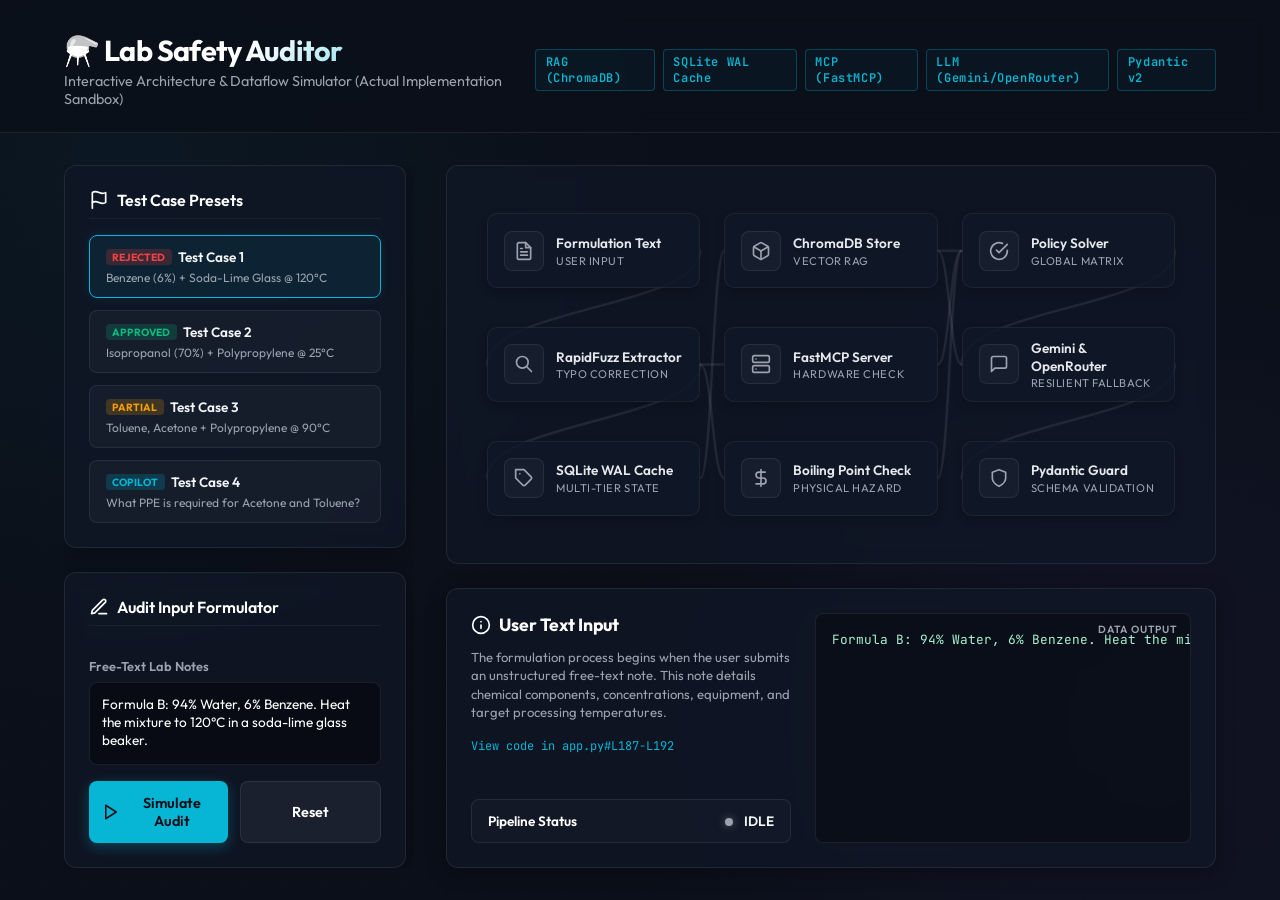
==== docs/interactive_dataflow.html @ 44e72365 "feat: implement multi-agent orchestration system with semantic caching and concurrent safety validat" ====
<!DOCTYPE html>
<html lang="en">
<head>
    <meta charset="UTF-8">
    <meta name="viewport" content="width=device-width, initial-scale=1.0">
    <title>Interactive Data Flow Simulator - Lab Safety Auditor</title>
    <meta name="description" content="Interactive architecture and dataflow simulation for the Automated Lab Safety Auditor. Check OSHA chemical compliance, hardware compatibility via MCP, and boiling point physical hazards in real-time.">
    
    <!-- Google Fonts -->
    <link rel="preconnect" href="https://fonts.googleapis.com">
    <link rel="preconnect" href="https://fonts.gstatic.com" crossorigin>
    <link href="https://fonts.googleapis.com/css2?family=Outfit:wght@300;400;500;600;700&family=JetBrains+Mono:wght@400;500;600&display=swap" rel="stylesheet">
    
    <style>
        :root {
            --bg-color: #0b0f19;
            --card-bg: rgba(17, 24, 39, 0.7);
            --border-color: rgba(255, 255, 255, 0.08);
            --text-color: #f3f4f6;
            --text-muted: #9ca3af;
            
            --primary: #06b6d4; /* Cyan */
            --primary-glow: rgba(6, 182, 212, 0.15);
            
            --success: #10b981; /* Green */
            --success-glow: rgba(16, 185, 129, 0.15);
            
            --warning: #f59e0b; /* Amber */
            --warning-glow: rgba(245, 158, 11, 0.15);
            
            --danger: #ef4444; /* Red */
            --danger-glow: rgba(239, 68, 68, 0.15);
            
            --purple: #8b5cf6; /* Violet */
            --purple-glow: rgba(139, 92, 246, 0.15);
        }

        * {
            box-sizing: border-box;
            margin: 0;
            padding: 0;
        }

        body {
            font-family: 'Outfit', sans-serif;
            background-color: var(--bg-color);
            color: var(--text-color);
            min-height: 100vh;
            display: flex;
            flex-direction: column;
            overflow-x: hidden;
            background-image: 
                radial-gradient(circle at 10% 20%, rgba(6, 182, 212, 0.05) 0%, transparent 40%),
                radial-gradient(circle at 90% 80%, rgba(139, 92, 246, 0.05) 0%, transparent 40%),
                linear-gradient(rgba(255, 255, 255, 0.003) 1px, transparent 1px),
                linear-gradient(90deg, rgba(255, 255, 255, 0.003) 1px, transparent 1px);
            background-size: 100% 100%, 100% 100%, 40px 40px, 40px 40px;
        }

        header {
            padding: 2rem 4rem 1.5rem;
            border-bottom: 1px solid var(--border-color);
            background: rgba(11, 15, 25, 0.8);
            backdrop-filter: blur(12px);
            z-index: 10;
        }

        .header-container {
            max-width: 1400px;
            margin: 0 auto;
            display: flex;
            justify-content: space-between;
            align-items: center;
        }

        .logo-section h1 {
            font-size: 1.8rem;
            font-weight: 700;
            letter-spacing: -0.02em;
            background: linear-gradient(135deg, #fff 40%, var(--primary) 100%);
            -webkit-background-clip: text;
            -webkit-text-fill-color: transparent;
            display: flex;
            align-items: center;
            gap: 0.75rem;
        }

        .logo-section p {
            font-size: 0.9rem;
            color: var(--text-muted);
            margin-top: 0.25rem;
        }

        .badge-list {
            display: flex;
            gap: 0.5rem;
        }

        .tech-badge {
            background: rgba(255, 255, 255, 0.05);
            border: 1px solid var(--border-color);
            padding: 0.25rem 0.6rem;
            border-radius: 4px;
            font-size: 0.75rem;
            font-weight: 600;
            letter-spacing: 0.05em;
            color: var(--text-muted);
            font-family: 'JetBrains Mono', monospace;
        }

        .tech-badge.active {
            color: var(--primary);
            border-color: rgba(6, 182, 212, 0.3);
            background: rgba(6, 182, 212, 0.05);
        }

        /* Main Workspace Layout */
        main {
            flex: 1;
            max-width: 1600px;
            width: 100%;
            margin: 0 auto;
            padding: 2rem 4rem;
            display: grid;
            grid-template-columns: 350px 1fr;
            gap: 2rem;
            height: calc(100vh - 100px);
            min-height: 700px;
        }

        /* Sidebar Control Center */
        .sidebar {
            display: flex;
            flex-direction: column;
            gap: 1.5rem;
            overflow-y: auto;
            padding-right: 0.5rem;
        }

        .panel {
            background: var(--card-bg);
            border: 1px solid var(--border-color);
            border-radius: 12px;
            padding: 1.5rem;
            backdrop-filter: blur(8px);
            box-shadow: 0 4px 20px rgba(0, 0, 0, 0.3);
        }

        .panel-title {
            font-size: 1rem;
            font-weight: 600;
            margin-bottom: 1rem;
            display: flex;
            align-items: center;
            gap: 0.5rem;
            color: #fff;
            border-bottom: 1px solid rgba(255, 255, 255, 0.05);
            padding-bottom: 0.5rem;
        }

        .preset-grid {
            display: flex;
            flex-direction: column;
            gap: 0.75rem;
        }

        .preset-btn {
            background: rgba(255, 255, 255, 0.03);
            border: 1px solid var(--border-color);
            padding: 0.75rem 1rem;
            border-radius: 8px;
            color: var(--text-color);
            text-align: left;
            cursor: pointer;
            transition: all 0.25s ease;
            font-family: inherit;
            display: flex;
            flex-direction: column;
            gap: 0.25rem;
        }

        .preset-btn:hover {
            background: rgba(255, 255, 255, 0.06);
            border-color: rgba(255, 255, 255, 0.15);
        }

        .preset-btn.selected {
            background: rgba(6, 182, 212, 0.08);
            border-color: var(--primary);
            box-shadow: 0 0 12px rgba(6, 182, 212, 0.1);
        }

        .preset-name {
            font-weight: 600;
            font-size: 0.85rem;
            display: flex;
            align-items: center;
            gap: 0.4rem;
        }

        .preset-desc {
            font-size: 0.75rem;
            color: var(--text-muted);
            white-space: nowrap;
            overflow: hidden;
            text-overflow: ellipsis;
            max-width: 100%;
        }

        .preset-badge {
            font-size: 0.65rem;
            padding: 0.1rem 0.4rem;
            border-radius: 4px;
            font-weight: 700;
            text-transform: uppercase;
        }

        .preset-badge.pass { background: rgba(16, 185, 129, 0.2); color: var(--success); }
        .preset-badge.fail { background: rgba(239, 68, 68, 0.2); color: var(--danger); }
        .preset-badge.partial { background: rgba(245, 158, 11, 0.2); color: var(--warning); }

        .form-group {
            display: flex;
            flex-direction: column;
            gap: 0.5rem;
            margin-top: 1rem;
        }

        .form-group label {
            font-size: 0.8rem;
            font-weight: 600;
            color: var(--text-muted);
        }

        textarea {
            width: 100%;
            height: 100px;
            background: rgba(0, 0, 0, 0.4);
            border: 1px solid var(--border-color);
            border-radius: 8px;
            padding: 0.75rem;
            color: #fff;
            font-family: inherit;
            font-size: 0.85rem;
            resize: none;
            transition: border-color 0.2s ease;
        }

        textarea:focus {
            outline: none;
            border-color: var(--primary);
        }

        .sim-controls {
            display: flex;
            gap: 0.75rem;
            margin-top: 1rem;
        }

        .btn {
            flex: 1;
            padding: 0.8rem;
            border-radius: 8px;
            font-weight: 600;
            cursor: pointer;
            transition: all 0.2s ease;
            font-family: inherit;
            font-size: 0.9rem;
            display: flex;
            align-items: center;
            justify-content: center;
            gap: 0.5rem;
        }

        .btn-primary {
            background: var(--primary);
            color: #0b0f19;
            border: none;
            box-shadow: 0 4px 14px rgba(6, 182, 212, 0.3);
        }

        .btn-primary:hover:not(:disabled) {
            background: #22d3ee;
            transform: translateY(-1px);
        }

        .btn-primary:disabled {
            opacity: 0.5;
            cursor: not-allowed;
        }

        .btn-secondary {
            background: rgba(255, 255, 255, 0.05);
            border: 1px solid var(--border-color);
            color: #fff;
        }

        .btn-secondary:hover {
            background: rgba(255, 255, 255, 0.1);
        }

        /* Visualization Sandbox */
        .viz-container {
            display: grid;
            grid-template-rows: 1fr 280px;
            gap: 1.5rem;
            height: 100%;
        }

        /* Node Canvas */
        .canvas-card {
            background: var(--card-bg);
            border: 1px solid var(--border-color);
            border-radius: 12px;
            position: relative;
            overflow: hidden;
            display: flex;
            align-items: center;
            justify-content: center;
            backdrop-filter: blur(8px);
        }

        .canvas-grid-bg {
            position: absolute;
            top: 0;
            left: 0;
            width: 100%;
            height: 100%;
            z-index: 1;
            opacity: 0.35;
        }

        /* SVG lines for animation */
        .connections-svg {
            position: absolute;
            top: 0;
            left: 0;
            width: 100%;
            height: 100%;
            z-index: 2;
            pointer-events: none;
        }

        .connection-line {
            fill: none;
            stroke: rgba(255, 255, 255, 0.08);
            stroke-width: 2.5;
            stroke-linecap: round;
        }

        .connection-pulse {
            fill: none;
            stroke: var(--primary);
            stroke-width: 3.5;
            stroke-linecap: round;
            stroke-dasharray: 10, 150;
            stroke-dashoffset: 0;
            opacity: 0;
        }

        @keyframes pulse-flow {
            0% {
                stroke-dashoffset: 160;
                opacity: 1;
            }
            100% {
                stroke-dashoffset: 0;
                opacity: 1;
            }
        }

        .pulse-active {
            animation: pulse-flow 1.5s linear infinite;
        }

        /* Diagram Architecture Nodes */
        .nodes-layer {
            position: relative;
            width: 100%;
            height: 100%;
            z-index: 3;
            display: grid;
            grid-template-columns: repeat(3, 1fr);
            grid-template-rows: repeat(3, 1fr);
            padding: 2.5rem;
            gap: 1.5rem;
        }

        .node {
            background: rgba(17, 24, 39, 0.85);
            border: 1px solid rgba(255, 255, 255, 0.06);
            border-radius: 10px;
            padding: 1rem;
            display: flex;
            align-items: center;
            gap: 0.75rem;
            transition: all 0.3s cubic-bezier(0.4, 0, 0.2, 1);
            position: relative;
            cursor: pointer;
            box-shadow: 0 4px 10px rgba(0, 0, 0, 0.2);
            align-self: center;
            justify-self: center;
            width: 100%;
            max-width: 240px;
            height: 75px;
        }

        .node:hover {
            border-color: rgba(255, 255, 255, 0.15);
            transform: translateY(-2px);
            background: rgba(31, 41, 55, 0.9);
        }

        /* Node Position Grid Mapping */
        #node-input     { grid-column: 1; grid-row: 1; }
        #node-extractor { grid-column: 1; grid-row: 2; }
        #node-cache     { grid-column: 1; grid-row: 3; }
        #node-rag       { grid-column: 2; grid-row: 1; }
        #node-mcp       { grid-column: 2; grid-row: 2; }
        #node-phys      { grid-column: 2; grid-row: 3; }
        #node-solver    { grid-column: 3; grid-row: 1; }
        #node-llm       { grid-column: 3; grid-row: 2; }
        #node-pydantic  { grid-column: 3; grid-row: 3; }

        .node-icon-wrapper {
            width: 40px;
            height: 40px;
            border-radius: 8px;
            background: rgba(255, 255, 255, 0.03);
            border: 1px solid var(--border-color);
            display: flex;
            align-items: center;
            justify-content: center;
            flex-shrink: 0;
            color: var(--text-muted);
            transition: all 0.3s ease;
        }

        .node-info {
            display: flex;
            flex-direction: column;
            overflow: hidden;
        }

        .node-name {
            font-size: 0.85rem;
            font-weight: 600;
            color: #e5e7eb;
        }

        .node-meta {
            font-size: 0.7rem;
            color: var(--text-muted);
            margin-top: 0.1rem;
            text-transform: uppercase;
            letter-spacing: 0.05em;
        }

        /* State Classes */
        .node.active-now {
            border-color: var(--primary);
            box-shadow: 0 0 15px var(--primary-glow);
            background: rgba(6, 182, 212, 0.07);
        }
        .node.active-now .node-icon-wrapper {
            background: rgba(6, 182, 212, 0.1);
            color: var(--primary);
            border-color: rgba(6, 182, 212, 0.3);
        }

        .node.completed {
            border-color: rgba(16, 185, 129, 0.3);
            background: rgba(16, 185, 129, 0.02);
        }
        .node.completed .node-icon-wrapper {
            color: var(--success);
            border-color: rgba(16, 185, 129, 0.2);
        }

        .node.failed-state {
            border-color: rgba(239, 68, 68, 0.4);
            background: rgba(239, 68, 68, 0.03);
        }
        .node.failed-state .node-icon-wrapper {
            color: var(--danger);
            border-color: rgba(239, 68, 68, 0.3);
        }

        /* Interactive Inspector Panel */
        .inspector-panel {
            display: grid;
            grid-template-columns: 320px 1fr;
            gap: 1.5rem;
            height: 100%;
        }

        .inspector-meta {
            display: flex;
            flex-direction: column;
            gap: 0.75rem;
        }

        .inspector-title {
            font-size: 1.1rem;
            font-weight: 700;
            color: #fff;
            display: flex;
            align-items: center;
            gap: 0.5rem;
        }

        .inspector-desc {
            font-size: 0.82rem;
            color: var(--text-muted);
            line-height: 1.4;
        }

        .inspector-source-link {
            font-size: 0.75rem;
            font-family: 'JetBrains Mono', monospace;
            color: var(--primary);
            text-decoration: none;
            display: inline-flex;
            align-items: center;
            gap: 0.25rem;
            margin-top: 0.25rem;
        }

        .inspector-source-link:hover {
            text-decoration: underline;
        }

        .data-display {
            background: rgba(0, 0, 0, 0.3);
            border: 1px solid var(--border-color);
            border-radius: 8px;
            padding: 1rem;
            overflow-y: auto;
            font-family: 'JetBrains Mono', monospace;
            font-size: 0.8rem;
            line-height: 1.5;
            color: #a7f3d0; /* Soft emerald code text */
            position: relative;
        }

        .data-display::before {
            content: 'DATA OUTPUT';
            position: absolute;
            top: 0.5rem;
            right: 0.75rem;
            font-size: 0.65rem;
            color: var(--text-muted);
            font-family: 'Outfit', sans-serif;
            font-weight: 600;
            letter-spacing: 0.08em;
        }

        .status-tracker {
            display: flex;
            align-items: center;
            justify-content: space-between;
            background: rgba(255, 255, 255, 0.02);
            border: 1px solid var(--border-color);
            padding: 0.75rem 1rem;
            border-radius: 8px;
            font-size: 0.85rem;
            margin-top: auto;
        }

        .status-dot {
            width: 8px;
            height: 8px;
            border-radius: 50%;
            background: var(--text-muted);
            display: inline-block;
            box-shadow: 0 0 8px rgba(156, 163, 175, 0.5);
            transition: all 0.3s ease;
        }

        .status-dot.idle { background: #9ca3af; box-shadow: 0 0 8px rgba(156, 163, 175, 0.5); }
        .status-dot.running { background: var(--primary); box-shadow: 0 0 8px rgba(6, 182, 212, 0.8); }
        .status-dot.passed { background: var(--success); box-shadow: 0 0 8px rgba(16, 185, 129, 0.8); }
        .status-dot.failed { background: var(--danger); box-shadow: 0 0 8px rgba(239, 68, 68, 0.8); }
        .status-dot.partial { background: var(--warning); box-shadow: 0 0 8px rgba(245, 158, 11, 0.8); }

        .pipeline-status-text {
            font-weight: 600;
            color: #fff;
        }

        /* Gradio Visual Preview Modal style */
        .output-preview-card {
            background: rgba(11, 15, 25, 0.95);
            border: 1px solid rgba(6, 182, 212, 0.2);
            border-radius: 12px;
            padding: 1.5rem;
            box-shadow: 0 10px 30px rgba(0, 0, 0, 0.5);
            max-width: 600px;
            width: 90%;
            position: fixed;
            top: 50%;
            left: 50%;
            transform: translate(-50%, -50%) scale(0.9);
            z-index: 100;
            opacity: 0;
            pointer-events: none;
            transition: all 0.3s cubic-bezier(0.4, 0, 0.2, 1);
        }

        .output-preview-card.show {
            opacity: 1;
            transform: translate(-50%, -50%) scale(1);
            pointer-events: auto;
        }

        .overlay {
            position: fixed;
            top: 0;
            left: 0;
            width: 100%;
            height: 100%;
            background: rgba(0, 0, 0, 0.7);
            backdrop-filter: blur(4px);
            z-index: 90;
            opacity: 0;
            pointer-events: none;
            transition: opacity 0.3s ease;
        }

        .overlay.show {
            opacity: 1;
            pointer-events: auto;
        }

        .preview-header {
            display: flex;
            justify-content: space-between;
            align-items: center;
            margin-bottom: 1rem;
            border-bottom: 1px solid var(--border-color);
            padding-bottom: 0.75rem;
        }

        .preview-close {
            background: none;
            border: none;
            color: var(--text-muted);
            cursor: pointer;
            font-size: 1.2rem;
        }

        .preview-close:hover {
            color: #fff;
        }

        /* Gradio Card CSS simulation */
        .gradio-badge {
            font-size: 1.3rem;
            font-weight: 700;
            margin-bottom: 0.5rem;
        }

        .gradio-card {
            background: #1f2937;
            border: 1px solid #374151;
            border-radius: 8px;
            padding: 1rem;
            margin-bottom: 0.75rem;
            box-shadow: 0 2px 4px rgba(0,0,0,0.1);
        }
        
        .gradio-card.pass { border-left: 4px solid var(--success); }
        .gradio-card.fail { border-left: 4px solid var(--danger); }

        .gradio-card-title {
            font-weight: 600;
            font-size: 0.95rem;
            display: flex;
            justify-content: space-between;
            align-items: center;
            margin-bottom: 0.4rem;
        }

        .gradio-card-label {
            font-size: 0.7rem;
            text-transform: uppercase;
            color: var(--text-muted);
            font-weight: 600;
            margin-top: 0.4rem;
        }

        .gradio-card-value {
            font-size: 0.85rem;
            color: #e5e7eb;
        }

        .gradio-citation {
            background: #111827;
            border: 1px solid #1f2937;
            border-radius: 6px;
            padding: 0.5rem;
            font-size: 0.75rem;
            color: var(--text-muted);
            margin-top: 0.5rem;
            font-style: italic;
        }

        .gradio-grid {
            display: grid;
            grid-template-columns: 1fr 1fr;
            gap: 1rem;
            max-height: 250px;
            overflow-y: auto;
            padding-right: 0.25rem;
        }

        .gradio-grid-col h5 {
            font-size: 0.8rem;
            color: var(--text-muted);
            text-transform: uppercase;
            letter-spacing: 0.05em;
            margin-bottom: 0.5rem;
        }

        /* SVG definitions for standard layouts */
        svg.node-icon {
            width: 20px;
            height: 20px;
            fill: none;
            stroke: currentColor;
            stroke-width: 2;
            stroke-linecap: round;
            stroke-linejoin: round;
        }

        /* Responsive */
        @media(max-width: 1100px) {
            main {
                grid-template-columns: 1fr;
                height: auto;
                overflow: visible;
            }
            .sidebar {
                height: auto;
            }
            .viz-container {
                grid-template-rows: 450px auto;
            }
            .nodes-layer {
                padding: 1rem;
                gap: 1rem;
            }
            .node {
                max-width: 100%;
                height: auto;
                padding: 0.75rem;
            }
            .inspector-panel {
                grid-template-columns: 1fr;
            }
        }
    </style>
</head>
<body>

    <!-- Header -->
    <header>
        <div class="header-container">
            <div class="logo-section">
                <h1>⚗️ Lab Safety Auditor</h1>
                <p>Interactive Architecture & Dataflow Simulator (Actual Implementation Sandbox)</p>
            </div>
            <div class="badge-list">
                <span class="tech-badge active">RAG (ChromaDB)</span>
                <span class="tech-badge active">SQLite WAL Cache</span>
                <span class="tech-badge active">MCP (FastMCP)</span>
                <span class="tech-badge active">LLM (Gemini/OpenRouter)</span>
                <span class="tech-badge active">Pydantic v2</span>
            </div>
        </div>
    </header>

    <!-- Main Workspace -->
    <main>
        
        <!-- Sidebar Controls -->
        <div class="sidebar">
            
            <div class="panel">
                <div class="panel-title">
                    <svg class="node-icon" viewBox="0 0 24 24"><path d="M4 15s1-1 4-1 5 2 8 2 4-1 4-1V3s-1 1-4 1-5-2-8-2-4 1-4 1z"></path><line x1="4" y1="22" x2="4" y2="15"></line></svg>
                    Test Case Presets
                </div>
                <div class="preset-grid">
                    <button class="preset-btn selected" id="preset-1" onclick="loadPreset(1)">
                        <div class="preset-name">
                            <span class="preset-badge fail">REJECTED</span>
                            Test Case 1
                        </div>
                        <div class="preset-desc">Benzene (6%) + Soda-Lime Glass @ 120°C</div>
                    </button>
                    <button class="preset-btn" id="preset-2" onclick="loadPreset(2)">
                        <div class="preset-name">
                            <span class="preset-badge pass">APPROVED</span>
                            Test Case 2
                        </div>
                        <div class="preset-desc">Isopropanol (70%) + Polypropylene @ 25°C</div>
                    </button>
                    <button class="preset-btn" id="preset-3" onclick="loadPreset(3)">
                        <div class="preset-name">
                            <span class="preset-badge partial">PARTIAL</span>
                            Test Case 3
                        </div>
                        <div class="preset-desc">Toluene, Acetone + Polypropylene @ 90°C</div>
                    </button>
                    <button class="preset-btn" id="preset-4" onclick="loadPreset(4)">
                        <div class="preset-name">
                            <span class="preset-badge pass" style="background: rgba(6, 182, 212, 0.2); color: #06b6d4;">COPILOT</span>
                            Test Case 4
                        </div>
                        <div class="preset-desc">What PPE is required for Acetone and Toluene?</div>
                    </button>
                </div>
            </div>

            <div class="panel" style="flex: 1; display: flex; flex-direction: column;">
                <div class="panel-title">
                    <svg class="node-icon" viewBox="0 0 24 24"><path d="M12 20h9"></path><path d="M16.5 3.5a2.121 2.121 0 0 1 3 3L7 19l-4 1 1-4L16.5 3.5z"></path></svg>
                    Audit Input Formulator
                </div>
                <div class="form-group" style="flex: 1; display: flex; flex-direction: column;">
                    <label for="formulation-input">Free-Text Lab Notes</label>
                    <textarea id="formulation-input" style="flex: 1;" placeholder="Enter lab formulation notes, container name, and temperature..."></textarea>
                </div>
                <div class="sim-controls">
                    <button class="btn btn-primary" id="run-btn" onclick="startSimulation()">
                        <svg class="node-icon" viewBox="0 0 24 24" style="stroke: #0b0f19;"><polygon points="5 3 19 12 5 21 5 3"></polygon></svg>
                        Simulate Audit
                    </button>
                    <button class="btn btn-secondary" onclick="resetSimulator()">
                        Reset
                    </button>
                </div>
            </div>

        </div>

        <!-- Viz Container -->
        <div class="viz-container">
            
            <!-- Nodes Canvas Grid -->
            <div class="canvas-card">
                <div class="canvas-grid-bg"></div>
                
                <!-- SVG Vector Connections -->
                <svg class="connections-svg" id="canvas-svg">
                    <!-- Dynamic lines will be injected here relative to boxes -->
                    <path class="connection-line" id="line-input-extractor" />
                    <path class="connection-pulse" id="pulse-input-extractor" />
                    
                    <path class="connection-line" id="line-extractor-cache" />
                    <path class="connection-pulse" id="pulse-extractor-cache" />
                    
                    <path class="connection-line" id="line-cache-rag" />
                    <path class="connection-pulse" id="pulse-cache-rag" />
                    
                    <path class="connection-line" id="line-extractor-mcp" />
                    <path class="connection-pulse" id="pulse-extractor-mcp" />
                    
                    <path class="connection-line" id="line-extractor-phys" />
                    <path class="connection-pulse" id="pulse-extractor-phys" />
                    
                    <path class="connection-line" id="line-rag-solver" />
                    <path class="connection-pulse" id="pulse-rag-solver" />
                    
                    <path class="connection-line" id="line-mcp-solver" />
                    <path class="connection-pulse" id="pulse-mcp-solver" />
                    
                    <path class="connection-line" id="line-phys-solver" />
                    <path class="connection-pulse" id="pulse-phys-solver" />
                    
                    <path class="connection-line" id="line-solver-llm" />
                    <path class="connection-pulse" id="pulse-solver-llm" />
                    
                    <path class="connection-line" id="line-llm-pydantic" />
                    <path class="connection-pulse" id="pulse-llm-pydantic" />
                    
                    <path class="connection-line" id="line-rag-llm" />
                    <path class="connection-pulse" id="pulse-rag-llm" />
                </svg>

                <div class="nodes-layer">
                    
                    <!-- Col 1: Extractor -->
                    <div class="node" id="node-input" onclick="inspectNode('input')">
                        <div class="node-icon-wrapper">
                            <svg class="node-icon" viewBox="0 0 24 24"><path d="M14 2H6a2 2 0 0 0-2 2v16a2 2 0 0 0 2 2h12a2 2 0 0 0 2-2V8z"></path><polyline points="14 2 14 8 20 8"></polyline><line x1="16" y1="13" x2="8" y2="13"></line><line x1="16" y1="17" x2="8" y2="17"></line><polyline points="10 9 9 9 8 9"></polyline></svg>
                        </div>
                        <div class="node-info">
                            <span class="node-name">Formulation Text</span>
                            <span class="node-meta">User Input</span>
                        </div>
                    </div>

                    <div class="node" id="node-extractor" onclick="inspectNode('extractor')">
                        <div class="node-icon-wrapper">
                            <svg class="node-icon" viewBox="0 0 24 24"><path d="M21 21l-6-6m2-5a7 7 0 11-14 0 7 7 0 0114 0z"></path></svg>
                        </div>
                        <div class="node-info">
                            <span class="node-name">RapidFuzz Extractor</span>
                            <span class="node-meta">Typo Correction</span>
                        </div>
                    </div>

                    <div class="node" id="node-cache" onclick="inspectNode('cache')">
                        <div class="node-icon-wrapper">
                            <svg class="node-icon" viewBox="0 0 24 24"><path d="M20.59 13.41l-7.17 7.17a2 2 0 0 1-2.83 0L2 12V2h10l8.59 8.59a2 2 0 0 1 0 2.82z"></path><line x1="7" y1="7" x2="7.01" y2="7"></line></svg>
                        </div>
                        <div class="node-info">
                            <span class="node-name">SQLite WAL Cache</span>
                            <span class="node-meta">Multi-Tier State</span>
                        </div>
                    </div>

                    <!-- Col 2: Validators -->
                    <div class="node" id="node-rag" onclick="inspectNode('rag')">
                        <div class="node-icon-wrapper">
                            <svg class="node-icon" viewBox="0 0 24 24"><path d="M21 16V8a2 2 0 0 0-1-1.73l-7-4a2 2 0 0 0-2 0l-7 4A2 2 0 0 0 3 8v8a2 2 0 0 0 1 1.73l7 4a2 2 0 0 0 2 0l7-4A2 2 0 0 0 21 16z"></path><polyline points="3.27 6.96 12 12.01 20.73 6.96"></polyline><line x1="12" y1="22.08" x2="12" y2="12"></line></svg>
                        </div>
                        <div class="node-info">
                            <span class="node-name">ChromaDB Store</span>
                            <span class="node-meta">Vector RAG</span>
                        </div>
                    </div>

                    <div class="node" id="node-mcp" onclick="inspectNode('mcp')">
                        <div class="node-icon-wrapper">
                            <svg class="node-icon" viewBox="0 0 24 24"><rect x="2" y="2" width="20" height="8" rx="2" ry="2"></rect><rect x="2" y="14" width="20" height="8" rx="2" ry="2"></rect><line x1="6" y1="6" x2="6.01" y2="6"></line><line x1="6" y1="18" x2="6.01" y2="18"></line></svg>
                        </div>
                        <div class="node-info">
                            <span class="node-name">FastMCP Server</span>
                            <span class="node-meta">Hardware Check</span>
                        </div>
                    </div>

                    <div class="node" id="node-phys" onclick="inspectNode('phys')">
                        <div class="node-icon-wrapper">
                            <svg class="node-icon" viewBox="0 0 24 24"><path d="M12 2v20M17 5H9.5a3.5 3.5 0 0 0 0 7h5a3.5 3.5 0 0 1 0 7H6"></path></svg>
                        </div>
                        <div class="node-info">
                            <span class="node-name">Boiling Point Check</span>
                            <span class="node-meta">Physical Hazard</span>
                        </div>
                    </div>

                    <!-- Col 3: Resolvers -->
                    <div class="node" id="node-solver" onclick="inspectNode('solver')">
                        <div class="node-icon-wrapper">
                            <svg class="node-icon" viewBox="0 0 24 24"><path d="M22 11.08V12a10 10 0 1 1-5.93-9.14"></path><polyline points="22 4 12 14.01 9 11.01"></polyline></svg>
                        </div>
                        <div class="node-info">
                            <span class="node-name">Policy Solver</span>
                            <span class="node-meta">Global Matrix</span>
                        </div>
                    </div>

                    <div class="node" id="node-llm" onclick="inspectNode('llm')">
                        <div class="node-icon-wrapper">
                            <svg class="node-icon" viewBox="0 0 24 24"><path d="M21 15a2 2 0 0 1-2 2H7l-4 4V5a2 2 0 0 1 2-2h14a2 2 0 0 1 2 2z"></path></svg>
                        </div>
                        <div class="node-info">
                            <span class="node-name">Gemini & OpenRouter</span>
                            <span class="node-meta">Resilient Fallback</span>
                        </div>
                    </div>

                    <div class="node" id="node-pydantic" onclick="inspectNode('pydantic')">
                        <div class="node-icon-wrapper">
                            <svg class="node-icon" viewBox="0 0 24 24"><path d="M12 22s8-4 8-10V5l-8-3-8 3v7c0 6 8 10 8 10z"></path></svg>
                        </div>
                        <div class="node-info">
                            <span class="node-name">Pydantic Guard</span>
                            <span class="node-meta">Schema Validation</span>
                        </div>
                    </div>

                </div>
            </div>

            <!-- Inspector Panel -->
            <div class="panel">
                <div class="inspector-panel">
                    
                    <div class="inspector-meta">
                        <div class="inspector-title" id="ins-title">
                            <svg class="node-icon" viewBox="0 0 24 24"><circle cx="12" cy="12" r="10"></circle><line x1="12" y1="16" x2="12" y2="12"></line><line x1="12" y1="8" x2="12.01" y2="8"></line></svg>
                            Step Inspector
                        </div>
                        <div class="inspector-desc" id="ins-desc">
                            Select a node in the diagram above or click "Simulate Audit" to inspect the variables, queries, and constraints loaded inside each step of the pipeline.
                        </div>
                        <a href="#" class="inspector-source-link" id="ins-link" target="_blank">
                            <svg class="node-icon" viewBox="0 0 24 24" style="width:12px; height:12px;"><path d="M18 13v6a2 2 0 0 1-2 2H5a2 2 0 0 1-2-2V8a2 2 0 0 1 2-2h6"></path><polyline points="15 3 21 3 21 9"></polyline><line x1="10" y1="14" x2="21" y2="3"></line></svg>
                            View Source Code
                        </a>
                        
                        <div class="status-tracker">
                            <span class="pipeline-status-text">Pipeline Status</span>
                            <span id="pipeline-status-badge">
                                <span class="status-dot idle" id="status-dot"></span>
                                <span style="margin-left: 0.5rem; font-weight:600;" id="status-text">IDLE</span>
                            </span>
                        </div>
                    </div>

                    <pre class="data-display" id="ins-data">Select a step to inspect variables...</pre>

                </div>
            </div>

        </div>

    </main>

    <!-- Overlay & Gradio Preview -->
    <div class="overlay" id="overlay" onclick="closePreview()"></div>
    <div class="output-preview-card" id="preview-card">
        <div class="preview-header">
            <h3 style="font-weight: 700; display:flex; align-items:center; gap:0.5rem;">
                <svg class="node-icon" viewBox="0 0 24 24" style="color:var(--primary);"><path d="M2 3h6a4 4 0 0 1 4 4v14a3 3 0 0 0-3-3H2z"></path><path d="M22 3h-6a4 4 0 0 0-4 4v14a3 3 0 0 1 3-3h7z"></path></svg>
                Gradio Rendered Output
            </h3>
            <button class="preview-close" onclick="closePreview()">&times;</button>
        </div>
        
        <div class="gradio-badge" id="gr-badge">✅ APPROVED</div>
        <div style="font-size: 0.85rem; color: var(--text-muted); margin-bottom: 1rem; border-bottom: 1px solid var(--border-color); padding-bottom: 0.5rem;" id="gr-speed">
            ⏱️ Audit completed in 3.12s using llama3.2:1b
        </div>
        
        <div style="background: rgba(255,255,255,0.03); padding: 0.75rem; border-radius: 6px; font-size: 0.9rem; margin-bottom: 1.2rem; border-left: 3px solid var(--primary);" id="gr-summary">
            All chemical concentrations and hardware parameters are compliant with safety rules.
        </div>

        <div class="gradio-grid">
            <div class="gradio-grid-col">
                <h5>🧪 Chemical Compliance</h5>
                <div id="gr-chem-cards">
                    <!-- Injected cards -->
                </div>
            </div>
            <div class="gradio-grid-col">
                <h5>🔩 Hardware Safety</h5>
                <div id="gr-hw-cards">
                    <!-- Injected cards -->
                </div>
            </div>
        </div>
    </div>

    <!-- Script Logic -->
    <script>
        // Database Constants
        const HARDWARE_LIMITS = {
            "soda-lime glass": 100,
            "borosilicate glass": 500,
            "stainless steel beaker": 600,
            "polypropylene container": 80
        };

        const BOILING_POINTS = {
            "acetone": 56.0,
            "methanol": 65.0,
            "isopropanol": 82.0,
            "ipa": 82.0,
            "ethanol": 78.0,
            "toluene": 111.0,
            "benzene": 80.1,
            "water": 100.0
        };

        const CHROMADB_DOCS = {
            "benzene": "OSHA Regulation 29 CFR 1910.1028: Benzene is a dangerous occupational carcinogen. The permissible exposure limit is 1 ppm TWA for inhalation. In open-vessel formulations, the liquid concentration is strictly limited to 0.1% by volume due to vapor generation risk. Source: OSHA 29 CFR 1910.1028.",
            "acetone": "OSHA Table Z-1 29 CFR 1910.1000: Acetone Permissible Exposure Limit is 1000 ppm TWA. It is classified as a highly volatile flammable liquid. Check ventilation requirements. Source: OSHA Table Z-1.",
            "toluene": "OSHA Table Z-2 29 CFR 1910.1000: Toluene exposure limit is 200 ppm TWA. Long-term exposure affects central nervous system. Prevent open skin exposure. Source: OSHA Table Z-2.",
            "methanol": "OSHA Table Z-1 29 CFR 1910.1000: Methanol exposure limit is 200 ppm TWA. Extremely toxic via ingestion or absorption. Skin contacts must be prevented. Source: OSHA Table Z-1.",
            "isopropanol": "OSHA Table Z-1 29 CFR 1910.1000: Isopropyl alcohol exposure limit is 400 ppm TWA. It is a highly flammable organic solvent. Source: OSHA Table Z-1.",
            "ipa": "OSHA Table Z-1 29 CFR 1910.1000: Isopropyl alcohol exposure limit is 400 ppm TWA. It is a highly flammable organic solvent. Source: OSHA Table Z-1.",
            "ethanol": "OSHA Table Z-1 29 CFR 1910.1000: Ethanol exposure limit is 1000 ppm TWA. Classified as a Class IB flammable liquid. Source: OSHA Table Z-1."
        };

        // Presets data
        const PRESETS = {
            1: {
                text: "Formula B: 94% Water, 6% Benzene. Heat the mixture to 120°C in a soda-lime glass beaker.",
                parsed: {
                    chemicals: [{ name: "Water", conc: "94%" }, { name: "Benzene", conc: "6%" }],
                    hardware: [{ name: "soda-lime glass", temp: 120 }]
                }
            },
            2: {
                text: "Mix 70% Isopropanol and 30% Water. Store in a polypropylene container at 25°C.",
                parsed: {
                    chemicals: [{ name: "Isopropanol", conc: "70%" }, { name: "Water", conc: "30%" }],
                    hardware: [{ name: "polypropylene container", temp: 25 }]
                }
            },
            3: {
                text: "Formulation: 500 ppm Toluene, 800 ppm Acetone. Heated to 90°C in a polypropylene container.",
                parsed: {
                    chemicals: [{ name: "Toluene", conc: "500 ppm" }, { name: "Acetone", conc: "800 ppm" }],
                    hardware: [{ name: "polypropylene container", temp: 90 }]
                }
            },
            4: {
                text: "What PPE is required for Acetone and Toluene? Do I need a fume hood?",
                parsed: {
                    chemicals: [{ name: "Acetone", conc: "N/A" }, { name: "Toluene", conc: "N/A" }],
                    hardware: []
                },
                isCopilot: true
            }
        };

        // Node definitions mapping to inspector texts and paths
        const NODE_DETAILS = {
            "input": {
                title: "User Text Input",
                desc: "The formulation process begins when the user submits an unstructured free-text note. This note details chemical components, concentrations, equipment, and target processing temperatures.",
                file: "app.py#L187-L192",
                source: "https://github.com/example/blob/main/app.py#L187-L192"
            },
            "extractor": {
                title: "RapidFuzz Extractor",
                desc: "The Orchestrator extracts chemicals using regex, then RapidFuzz silently auto-corrects typos (e.g. 'benzen' -> 'Benzene') with a similarity threshold of 70+, avoiding lookup failures.",
                file: "validator.py",
                source: "https://github.com/example/blob/main/validator.py"
            },
            "cache": {
                title: "SQLite WAL Cache",
                desc: "A 4-tier persistent cache (WAL mode). If the exact prompt, semantic OSHA limit, LLM summary, or chat turn was previously recorded, it returns instantly without network requests.",
                file: "cache.py",
                source: "https://github.com/example/blob/main/cache.py"
            },
            "rag": {
                title: "ChromaDB RAG Verification",
                desc: "For each extracted chemical, a semantic search is performed against ChromaDB. The system fetches only the TOP-1 document (to avoid cross-chemical noise) and parses the limits (ppm and %) via regex.",
                file: "rag.py#L8-L14",
                source: "https://github.com/example/blob/main/rag.py#L8-L14"
            },
            "mcp": {
                title: "FastMCP Server Hardware Check",
                desc: "The client dispatches the vessel name and target temperature to an external FastMCP server subprocess using stdio transport. Safe maximum bounds are evaluated; falls back to local constants on connection error.",
                file: "mcp_server.py#L7-L29",
                source: "https://github.com/example/blob/main/mcp_server.py#L7-L29"
            },
            "phys": {
                title: "Physical Hazard Checker",
                desc: "Compiles physical chemistry properties. Compares the operating temperature to the hardcoded boiling point values. Exceeding a boiling point triggers severe pressure warnings and safety overrides.",
                file: "agent.py#L182-L197",
                source: "https://github.com/example/blob/main/agent.py#L182-L197"
            },
            "solver": {
                title: "Policy Solver Matrix",
                desc: "A pure-Python decision block that evaluates compliance status (volume% or TWA limits), hardware compatibility limits, and boiling hazards. Determines the overall status: APPROVED, REJECTED, or PARTIAL.",
                file: "agent.py#L254-L272",
                source: "https://github.com/example/blob/main/agent.py#L254-L272"
            },
            "llm": {
                title: "Gemini with OpenRouter Fallback",
                desc: "Calls Gemini primary to translate policy violations into a clean safety summary. If Gemini times out or throws a 503, the client gracefully catches it and fails over to OpenRouter models automatically.",
                file: "llm_client.py",
                source: "https://github.com/example/blob/main/llm_client.py"
            },
            "pydantic": {
                title: "Pydantic Schema Validation",
                desc: "Aggregates compliance findings, flags, and the LLM safety summary into the strict type-enforced ComplianceReport Pydantic schema to guarantee type-safety and eliminate downstream parsing bugs.",
                file: "models.py#L53-L70",
                source: "https://github.com/example/blob/main/models.py#L53-L70"
            }
        };

        // State variables
        let selectedPreset = 1;
        let isSimulating = false;
        let currentStep = "";
        let simulationResults = null;

        // Initialize formulation textarea
        document.getElementById("formulation-input").value = PRESETS[1].text;

        // SVGs connections repositioning logic
        function drawConnectionLines() {
            const svg = document.getElementById("canvas-svg");
            
            const connections = [
                { from: "node-input", to: "node-extractor", line: "line-input-extractor", pulse: "pulse-input-extractor" },
                { from: "node-extractor", to: "node-cache", line: "line-extractor-cache", pulse: "pulse-extractor-cache" },
                { from: "node-cache", to: "node-rag", line: "line-cache-rag", pulse: "pulse-cache-rag" },
                { from: "node-extractor", to: "node-mcp", line: "line-extractor-mcp", pulse: "pulse-extractor-mcp" },
                { from: "node-extractor", to: "node-phys", line: "line-extractor-phys", pulse: "pulse-extractor-phys" },
                { from: "node-rag", to: "node-solver", line: "line-rag-solver", pulse: "pulse-rag-solver" },
                { from: "node-mcp", to: "node-solver", line: "line-mcp-solver", pulse: "pulse-mcp-solver" },
                { from: "node-phys", to: "node-solver", line: "line-phys-solver", pulse: "pulse-phys-solver" },
                { from: "node-solver", to: "node-llm", line: "line-solver-llm", pulse: "pulse-solver-llm" },
                { from: "node-llm", to: "node-pydantic", line: "line-llm-pydantic", pulse: "pulse-llm-pydantic" },
                { from: "node-rag", to: "node-llm", line: "line-rag-llm", pulse: "pulse-rag-llm" }
            ];

            const canvasRect = svg.getBoundingClientRect();

            connections.forEach(conn => {
                const elFrom = document.getElementById(conn.from);
                const elTo = document.getElementById(conn.to);
                const line = document.getElementById(conn.line);
                const pulse = document.getElementById(conn.pulse);

                if (!elFrom || !elTo || !line) return;

                const fromRect = elFrom.getBoundingClientRect();
                const toRect = elTo.getBoundingClientRect();

                // Calculate center connection coordinates relative to SVG canvas
                const startX = (fromRect.left + fromRect.width) - canvasRect.left;
                const startY = (fromRect.top + fromRect.height / 2) - canvasRect.top;
                const endX = toRect.left - canvasRect.left;
                const endY = (toRect.top + toRect.height / 2) - canvasRect.top;

                let pathD = "";
                
                // If horizontal columns (left to right)
                if (startX < endX) {
                    const midX = startX + (endX - startX) / 2;
                    pathD = `M ${startX} ${startY} C ${midX} ${startY}, ${midX} ${endY}, ${endX} ${endY}`;
                } else {
                    // Vertical flow
                    const midY = startY + (endY - startY) / 2;
                    pathD = `M ${startX} ${startY} C ${startX} ${midY}, ${endX} ${midY}, ${endX} ${endY}`;
                }

                line.setAttribute("d", pathD);
                pulse.setAttribute("d", pathD);
            });
        }

        // Draw connections after DOM loaded and resize
        window.addEventListener("load", () => {
            drawConnectionLines();
            // Trigger first node details display on startup
            inspectNode('input');
        });
        window.addEventListener("resize", drawConnectionLines);

        // Load Preset Function
        function loadPreset(id) {
            if (isSimulating) return;
            selectedPreset = id;
            
            // UI Button Highlight
            document.querySelectorAll(".preset-btn").forEach(btn => btn.classList.remove("selected"));
            document.getElementById(`preset-${id}`).classList.add("selected");
            
            // Load text
            document.getElementById("formulation-input").value = PRESETS[id].text;
            resetSimulator();
        }

        // Reset Simulator
        function resetSimulator() {
            isSimulating = false;
            currentStep = "";
            simulationResults = null;

            // Remove node highlights
            document.querySelectorAll(".node").forEach(node => {
                node.className = "node";
            });

            // Remove pulse animations
            document.querySelectorAll(".connection-pulse").forEach(pulse => {
                pulse.classList.remove("pulse-active");
                pulse.style.opacity = 0;
            });

            // Status Badge reset
            const statusDot = document.getElementById("status-dot");
            statusDot.className = "status-dot idle";
            document.getElementById("status-text").innerText = "IDLE";
            
            // Clear inspector display
            inspectNode('input');
            document.getElementById("run-btn").disabled = false;
        }

        // Sim Execution engine
        function parseFormulation(text) {
            // JS Simulation of Regex Engine in agent.py
            const lower = text.toLowerCase();
            const extracted = {
                chemicals: [],
                hardware: []
            };

            // Pattern A: <number>% <Chemical>
            const patternA = /(\d+(?:\.\d+)?)\s*(%)\s+([A-Za-z\-]+)/g;
            let match;
            const seenChems = new Set();

            while ((match = patternA.exec(text)) !== null) {
                const name = match[3];
                const conc = match[1] + match[2];
                if (!seenChems.has(name.toLowerCase())) {
                    seenChems.add(name.toLowerCase());
                    extracted.chemicals.push({ name, conc });
                }
            }

            // Pattern B: <number> ppm <Chemical>
            const patternB = /(\d+(?:\.\d+)?)\s*(ppm)\s+([A-Za-z\-]+)/gi;
            while ((match = patternB.exec(text)) !== null) {
                const name = match[3];
                const conc = match[1] + " " + match[2];
                if (!seenChems.has(name.toLowerCase())) {
                    seenChems.add(name.toLowerCase());
                    extracted.chemicals.push({ name, conc });
                }
            }

            // Pattern C: <Chemical>: <number>%
            const patternC = /([A-Za-z\-]+)\s*:\s*(\d+(?:\.\d+)?)\s*(%)/gi;
            while ((match = patternC.exec(text)) !== null) {
                const name = match[1];
                const conc = match[2] + match[3];
                if (!seenChems.has(name.toLowerCase())) {
                    seenChems.add(name.toLowerCase());
                    extracted.chemicals.push({ name, conc });
                }
            }

            // Temperature Match
            const tempMatch = text.match(/(\d+(?:\.\d+)?)\s*(?:°[Cc]|[Cc](?!\w)|[Cc]elsius)/i);
            const targetTemp = tempMatch ? parseFloat(tempMatch[1]) : null;

            // Hardware match
            Object.keys(HARDWARE_LIMITS).forEach(hw => {
                if (lower.includes(hw)) {
                    extracted.hardware.push({
                        name: hw,
                        temp: targetTemp
                    });
                }
            });

            return extracted;
        }

        function calculateCompliance(extracted) {
            let chemicalFlags = [];
            let hardwareFlags = [];
            let boilingHazards = [];

            // Check Chemicals
            extracted.chemicals.forEach(chem => {
                const nameKey = chem.name.toLowerCase();
                if (nameKey === "water") {
                    chemicalFlags.push({
                        chemical_name: chem.name,
                        is_compliant: true,
                        detected_concentration: chem.conc,
                        regulatory_limit: "No OSHA exposure limit",
                        source_citation: "Water is not a regulated hazardous substance under OSHA."
                    });
                    return;
                }

                const doc = CHROMADB_DOCS[nameKey];
                if (!doc) {
                    chemicalFlags.push({
                        chemical_name: chem.name,
                        is_compliant: true,
                        detected_concentration: chem.conc,
                        regulatory_limit: "Unknown: No regulatory data found",
                        source_citation: ""
                    });
                    return;
                }

                // Parse RAG Limits
                let limitPpm = null;
                let limitPct = null;

                const ppmMatch = doc.match(/(\d+(?:\.\d+)?)\s*ppm\s*TWA/i);
                if (ppmMatch) limitPpm = parseFloat(ppmMatch[1]);

                const pctMatch = doc.match(/(\d+(?:\.\d+)?)%\s*by volume/i);
                if (pctMatch) limitPct = parseFloat(pctMatch[1]);

                const concVal = parseFloat(chem.conc);
                const isPct = chem.conc.includes("%");
                const isPpm = chem.conc.toLowerCase().includes("ppm");

                let isCompliant = true;
                let regulatoryLimit = "See OSHA regulations";

                if (isPct && limitPct !== null) {
                    regulatoryLimit = `${limitPct}% by volume (max)`;
                    isCompliant = concVal <= limitPct;
                } else if (isPct && limitPpm !== null) {
                    regulatoryLimit = `${limitPpm} ppm TWA (airborne, not applicable to liquid volume %)`;
                    isCompliant = true; // safe liquid carrier
                } else if (isPpm && limitPpm !== null) {
                    regulatoryLimit = `${limitPpm} ppm TWA`;
                    isCompliant = concVal <= limitPpm;
                }

                chemicalFlags.push({
                    chemical_name: chem.name,
                    is_compliant: isCompliant,
                    detected_concentration: chem.conc,
                    regulatory_limit: regulatoryLimit,
                    source_citation: doc
                });
            });

            // Check Hardware (MCP simulation)
            extracted.hardware.forEach(hw => {
                const maxTemp = HARDWARE_LIMITS[hw.name];
                const isSafe = hw.temp !== null ? hw.temp <= maxTemp : true;

                hardwareFlags.push({
                    equipment_name: hw.name,
                    target_temperature_celsius: hw.temp,
                    max_safe_temperature_celsius: maxTemp,
                    is_safe: isSafe
                });
            });

            // Boiling Hazards
            if (extracted.hardware.length > 0 && extracted.hardware[0].temp !== null) {
                const targetTemp = extracted.hardware[0].temp;
                extracted.chemicals.forEach(chem => {
                    const bp = BOILING_POINTS[chem.name.toLowerCase()];
                    if (bp && targetTemp > bp) {
                        boilingHazards.push(`${chem.name} (bp ${bp}°C) is heated to ${targetTemp}°C — severe vapor pressure / explosion risk`);
                    }
                });
            }

            // Global Status
            const isCopilot = PRESETS[selectedPreset].isCopilot;
            const anyChemFail = chemicalFlags.some(f => !f.is_compliant);
            const anyHwFail = hardwareFlags.some(f => !f.is_safe);

            let status = "APPROVED";
            if (isCopilot) {
                status = "COPILOT";
            } else if (anyChemFail || anyHwFail) {
                status = "REJECTED";
            } else if (boilingHazards.length > 0) {
                status = "PARTIAL";
            }

            // LLM Summary Generation Simulation
            let summary = "All chemical concentrations and hardware parameters are compliant with safety rules.";
            if (status === "COPILOT") {
                summary = "Both Acetone and Toluene require chemical splash goggles and nitrile gloves. Use in a fume hood; both are highly flammable, so strictly keep away from ignition sources.";
            } else if (status === "REJECTED") {
                let violations = [];
                chemicalFlags.forEach(f => {
                    if (!f.is_compliant) violations.push(`${f.chemical_name} concentration of ${f.detected_concentration} exceeds OSHA limit of ${f.regulatory_limit}`);
                });
                hardwareFlags.forEach(f => {
                    if (!f.is_safe) violations.push(`${f.equipment_name} operated at ${f.target_temperature_celsius}°C exceeds safe threshold of ${f.max_safe_temperature_celsius}°C`);
                });
                summary = "Formulation rejected: " + violations.join(", and ") + ".";
            } else if (status === "PARTIAL") {
                summary = `Formulation approved with warnings: operating temperature exceeds boiling point of ${boilingHazards.map(h => h.split(' ')[0]).join(', ')}, creating secondary pressure hazards.`;
            }

            return {
                chemical_flags: chemicalFlags,
                hardware_flags: hardwareFlags,
                boiling_hazards: boilingHazards,
                overall_approval_status: status,
                summary: summary
            };
        }

        // Run Simulation loop
        async function startSimulation() {
            if (isSimulating) return;
            isSimulating = true;
            document.getElementById("run-btn").disabled = true;

            const textInput = document.getElementById("formulation-input").value;
            
            // Build actual state simulation results
            const extracted = parseFormulation(textInput);
            const evaluation = calculateCompliance(extracted);
            
            simulationResults = {
                input: textInput,
                extractor: extracted,
                rag: evaluation.chemical_flags,
                mcp: evaluation.hardware_flags,
                phys: evaluation.boiling_hazards,
                solver: {
                    chemical_flags: evaluation.chemical_flags,
                    hardware_flags: evaluation.hardware_flags,
                    boiling_hazards: evaluation.boiling_hazards,
                    overall_approval_status: evaluation.overall_approval_status
                },
                llm: evaluation.summary,
                pydantic: evaluation
            };

            const isCopilot = PRESETS[selectedPreset].isCopilot;
            const steps = isCopilot 
                ? ["input", "extractor", "cache", "rag", "llm"] 
                : ["input", "extractor", "cache", "rag", "mcp", "phys", "solver", "llm", "pydantic"];
            
            // Reset node highlights
            document.querySelectorAll(".node").forEach(n => n.className = "node");
            document.querySelectorAll(".connection-pulse").forEach(p => p.classList.remove("pulse-active"));

            // Change overall pipeline status to running
            const statusDot = document.getElementById("status-dot");
            statusDot.className = "status-dot running";
            document.getElementById("status-text").innerText = "RUNNING AUDIT...";

            // Cycle through steps
            for (let i = 0; i < steps.length; i++) {
                const step = steps[i];
                currentStep = step;
                
                // Highlight Node
                const nodeEl = document.getElementById(`node-${step}`);
                nodeEl.className = "node active-now";
                inspectNode(step);

                // Activate connection pulses outgoing
                if (step === "input") {
                    document.getElementById("pulse-input-extractor").classList.add("pulse-active");
                } else if (step === "extractor") {
                    document.getElementById("pulse-extractor-cache").classList.add("pulse-active");
                    if (!isCopilot) {
                        document.getElementById("pulse-extractor-mcp").classList.add("pulse-active");
                        document.getElementById("pulse-extractor-phys").classList.add("pulse-active");
                    }
                } else if (step === "cache") {
                    document.getElementById("pulse-cache-rag").classList.add("pulse-active");
                } else if (step === "rag") {
                    if (isCopilot) {
                        document.getElementById("pulse-rag-llm").classList.add("pulse-active");
                    } else {
                        document.getElementById("pulse-rag-solver").classList.add("pulse-active");
                    }
                } else if (step === "mcp") {
                    document.getElementById("pulse-mcp-solver").classList.add("pulse-active");
                } else if (step === "phys") {
                    document.getElementById("pulse-phys-solver").classList.add("pulse-active");
                } else if (step === "solver") {
                    document.getElementById("pulse-solver-llm").classList.add("pulse-active");
                } else if (step === "llm") {
                    document.getElementById("pulse-llm-pydantic").classList.add("pulse-active");
                }

                // Wait for step visibility
                await new Promise(resolve => setTimeout(resolve, 1500));
                
                // Mark step completed
                if (step === "rag" || step === "mcp") {
                    const flags = simulationResults[step];
                    const failed = flags.some(f => f.is_compliant === false || f.is_safe === false);
                    nodeEl.className = failed ? "node failed-state" : "node completed";
                } else {
                    nodeEl.className = "node completed";
                }
            }

            // Set final status
            const finalStatus = evaluation.overall_approval_status;
            statusDot.className = `status-dot ${finalStatus === 'APPROVED' ? 'passed' : finalStatus === 'REJECTED' ? 'failed' : 'partial'}`;
            document.getElementById("status-text").innerText = finalStatus;

            // Trigger preview UI modal render
            showOutputPreview(evaluation);
            
            isSimulating = false;
            document.getElementById("run-btn").disabled = false;
        }

        // View step information inside data inspector panel
        function inspectNode(nodeKey) {
            if (!NODE_DETAILS[nodeKey]) return;

            const detail = NODE_DETAILS[nodeKey];
            document.getElementById("ins-title").innerHTML = `
                <svg class="node-icon" viewBox="0 0 24 24"><circle cx="12" cy="12" r="10"></circle><line x1="12" y1="16" x2="12" y2="12"></line><line x1="12" y1="8" x2="12.01" y2="8"></line></svg>
                ${detail.title}
            `;
            document.getElementById("ins-desc").innerText = detail.desc;
            
            const linkEl = document.getElementById("ins-link");
            linkEl.innerText = `View code in ${detail.file}`;
            
            // Format Inspector Data Output
            let displayData = "No simulation active. Data empty.";
            if (simulationResults) {
                const stepData = simulationResults[nodeKey];
                displayData = JSON.stringify(stepData, null, 4);
            } else {
                // Pre-sim mock templates
                if (nodeKey === "input") {
                    displayData = document.getElementById("formulation-input").value;
                } else if (nodeKey === "extractor") {
                    displayData = "Output Schema Expected:\n{\n    \"chemicals\": [ {\"name\": string, \"concentration\": string} ],\n    \"hardware\": [ {\"name\": string, \"target_temperature_celsius\": float} ]\n}";
                } else if (nodeKey === "cache") {
                    displayData = "Cache Status:\nChecking SQLite WAL cache.db...\n{ 'status': 'miss', 'latency': '0.001s' }";
                } else if (nodeKey === "rag") {
                    displayData = "Queries ChromaDB collection 'regulatory_data' semantic matching chemical keys. Parses Permissible Exposure Limits (PEL).";
                } else if (nodeKey === "mcp") {
                    displayData = "FastMCP Command Execution:\npython mcp_server.py stdio\nExposes tool: check_hardware_compatibility()";
                } else if (nodeKey === "phys") {
                    displayData = "Fetches chemical boiling point physical constants from local Python lookup table to detect thermal risks.";
                } else if (nodeKey === "solver") {
                    displayData = "Solves compliance matrix logic deterministically in microseconds.";
                } else if (nodeKey === "llm") {
                    displayData = "LLM API query (Gemini -> OpenRouter):\nSystem: Write ONE safety finding sentence...\nInput: [Violations List]";
                } else if (nodeKey === "pydantic") {
                    displayData = "Applies strict validation schema models.ComplianceReport.";
                }
            }

            document.getElementById("ins-data").innerText = displayData;
        }

        // Output Preview Modal Render
        function showOutputPreview(report) {
            const overlay = document.getElementById("overlay");
            const card = document.getElementById("preview-card");
            
            // Header Color-Coding
            const status = report.overall_approval_status;
            const badge = document.getElementById("gr-badge");
            
            if (status === "COPILOT") {
                badge.innerText = "💬 COPILOT CHAT";
                badge.style.color = "#06b6d4";
            } else {
                badge.innerText = (status === "APPROVED" ? "✅ " : status === "REJECTED" ? "❌ " : "⚠️ ") + status;
                if (status === "APPROVED") {
                    badge.style.color = "var(--success)";
                } else if (status === "REJECTED") {
                    badge.style.color = "var(--danger)";
                } else {
                    badge.style.color = "var(--warning)";
                }
            }

            // Summary
            document.getElementById("gr-summary").innerText = report.summary;
            document.getElementById("gr-summary").style.borderLeftColor = status === "COPILOT" ? "#06b6d4" : (status === "APPROVED" ? "var(--success)" : status === "REJECTED" ? "var(--danger)" : "var(--warning)");

            // Chemical cards render
            const chemContainer = document.getElementById("gr-chem-cards");
            chemContainer.innerHTML = "";
            if (report.chemical_flags.length > 0) {
                report.chemical_flags.forEach(flag => {
                    const cardClass = flag.is_compliant ? "gradio-card pass" : "gradio-card fail";
                    const complianceLabel = flag.is_compliant ? "COMPLIANT" : "NON-COMPLIANT";
                    const labelColor = flag.is_compliant ? "var(--success)" : "var(--danger)";
                    const icon = flag.is_compliant ? "✅" : "❌";

                    chemContainer.innerHTML += `
                        <div class="${cardClass}">
                            <div class="gradio-card-title">
                                <span>${icon} ${flag.chemical_name}</span>
                                <span style="font-size:0.7rem; color:${labelColor}; font-weight:700;">${complianceLabel}</span>
                            </div>
                            <div class="gradio-card-label">Detected Concentration</div>
                            <div class="gradio-card-value">${flag.detected_concentration}</div>
                            <div class="gradio-card-label">Regulatory Limit</div>
                            <div class="gradio-card-value">${flag.regulatory_limit}</div>
                            <div class="gradio-citation">📖 Source: ${flag.source_citation ? flag.source_citation : "No citation found."}</div>
                        </div>
                    `;
                });
            } else {
                chemContainer.innerHTML = "<p style='color:var(--text-muted); font-size:0.8rem;'>No chemicals detected.</p>";
            }

            // Hardware cards render
            const hwContainer = document.getElementById("gr-hw-cards");
            hwContainer.innerHTML = "";
            if (report.hardware_flags.length > 0) {
                report.hardware_flags.forEach(flag => {
                    const cardClass = flag.is_safe ? "gradio-card pass" : "gradio-card fail";
                    const safetyLabel = flag.is_safe ? "SAFE" : "UNSAFE";
                    const labelColor = flag.is_safe ? "var(--success)" : "var(--danger)";
                    const icon = flag.is_safe ? "✅" : "❌";

                    hwContainer.innerHTML += `
                        <div class="${cardClass}">
                            <div class="gradio-card-title">
                                <span>${icon} ${flag.equipment_name}</span>
                                <span style="font-size:0.7rem; color:${labelColor}; font-weight:700;">${safetyLabel}</span>
                            </div>
                            <div class="gradio-card-label">Operating Temperature</div>
                            <div class="gradio-card-value">${flag.target_temperature_celsius}°C</div>
                            <div class="gradio-card-label">Vessel Max Safe Boundary</div>
                            <div class="gradio-card-value">${flag.max_safe_temperature_celsius}°C</div>
                        </div>
                    `;
                });
            } else {
                hwContainer.innerHTML = "<p style='color:var(--text-muted); font-size:0.8rem;'>No hardware equipment detected.</p>";
            }

            // Display modal
            overlay.classList.add("show");
            card.classList.add("show");
        }

        function closePreview() {
            document.getElementById("overlay").classList.remove("show");
            document.getElementById("preview-card").classList.remove("show");
        }
    </script>
</body>
</html>
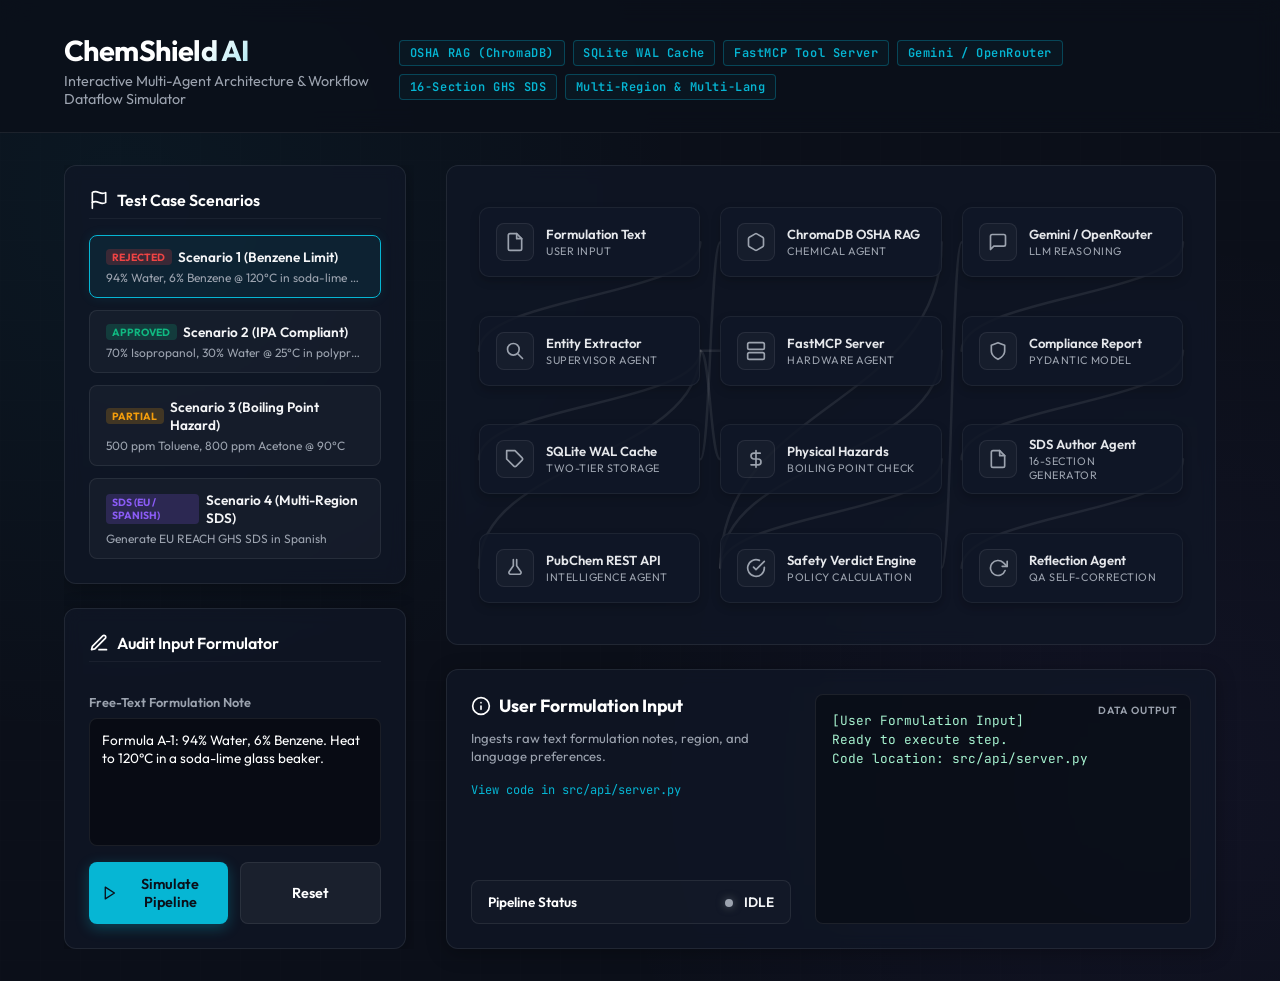
==== commit 3e1214f3: "Updated all the docs with the current implementation" ====
--- a/docs/interactive_dataflow.html
+++ b/docs/interactive_dataflow.html
@@ -3,8 +3,8 @@
 <head>
     <meta charset="UTF-8">
     <meta name="viewport" content="width=device-width, initial-scale=1.0">
-    <title>Interactive Data Flow Simulator - Lab Safety Auditor</title>
-    <meta name="description" content="Interactive architecture and dataflow simulation for the Automated Lab Safety Auditor. Check OSHA chemical compliance, hardware compatibility via MCP, and boiling point physical hazards in real-time.">
+    <title>Interactive Data Flow Simulator - ChemShield AI</title>
+    <meta name="description" content="Interactive architecture and dataflow simulation for ChemShield AI Multi-Agent OSHA Chemical Compliance & Multi-Region GHS SDS Platform.">
     
     <!-- Google Fonts -->
     <link rel="preconnect" href="https://fonts.googleapis.com">
@@ -94,6 +94,7 @@
         .badge-list {
             display: flex;
             gap: 0.5rem;
+            flex-wrap: wrap;
         }
 
         .tech-badge {
@@ -124,8 +125,7 @@
             display: grid;
             grid-template-columns: 350px 1fr;
             gap: 2rem;
-            height: calc(100vh - 100px);
-            min-height: 700px;
+            min-height: 750px;
         }
 
         /* Sidebar Control Center */
@@ -218,6 +218,7 @@
         .preset-badge.pass { background: rgba(16, 185, 129, 0.2); color: var(--success); }
         .preset-badge.fail { background: rgba(239, 68, 68, 0.2); color: var(--danger); }
         .preset-badge.partial { background: rgba(245, 158, 11, 0.2); color: var(--warning); }
+        .preset-badge.sds { background: rgba(139, 92, 246, 0.2); color: var(--purple); }
 
         .form-group {
             display: flex;
@@ -318,6 +319,7 @@
             align-items: center;
             justify-content: center;
             backdrop-filter: blur(8px);
+            min-height: 480px;
         }
 
         .canvas-grid-bg {
@@ -373,7 +375,7 @@
             animation: pulse-flow 1.5s linear infinite;
         }
 
-        /* Diagram Architecture Nodes */
+        /* Diagram Architecture Nodes Grid */
         .nodes-layer {
             position: relative;
             width: 100%;
@@ -381,16 +383,16 @@
             z-index: 3;
             display: grid;
             grid-template-columns: repeat(3, 1fr);
-            grid-template-rows: repeat(3, 1fr);
-            padding: 2.5rem;
-            gap: 1.5rem;
+            grid-template-rows: repeat(4, 1fr);
+            padding: 2rem;
+            gap: 1.25rem;
         }
 
         .node {
             background: rgba(17, 24, 39, 0.85);
             border: 1px solid rgba(255, 255, 255, 0.06);
             border-radius: 10px;
-            padding: 1rem;
+            padding: 0.85rem 1rem;
             display: flex;
             align-items: center;
             gap: 0.75rem;
@@ -401,8 +403,8 @@
             align-self: center;
             justify-self: center;
             width: 100%;
-            max-width: 240px;
-            height: 75px;
+            max-width: 250px;
+            height: 70px;
         }
 
         .node:hover {
@@ -415,16 +417,21 @@
         #node-input     { grid-column: 1; grid-row: 1; }
         #node-extractor { grid-column: 1; grid-row: 2; }
         #node-cache     { grid-column: 1; grid-row: 3; }
+        #node-pubchem   { grid-column: 1; grid-row: 4; }
+        
         #node-rag       { grid-column: 2; grid-row: 1; }
         #node-mcp       { grid-column: 2; grid-row: 2; }
         #node-phys      { grid-column: 2; grid-row: 3; }
-        #node-solver    { grid-column: 3; grid-row: 1; }
-        #node-llm       { grid-column: 3; grid-row: 2; }
-        #node-pydantic  { grid-column: 3; grid-row: 3; }
+        #node-solver    { grid-column: 2; grid-row: 4; }
+        
+        #node-llm       { grid-column: 3; grid-row: 1; }
+        #node-pydantic  { grid-column: 3; grid-row: 2; }
+        #node-sds       { grid-column: 3; grid-row: 3; }
+        #node-reflect   { grid-column: 3; grid-row: 4; }
 
         .node-icon-wrapper {
-            width: 40px;
-            height: 40px;
+            width: 38px;
+            height: 38px;
             border-radius: 8px;
             background: rgba(255, 255, 255, 0.03);
             border: 1px solid var(--border-color);
@@ -443,13 +450,13 @@
         }
 
         .node-name {
-            font-size: 0.85rem;
+            font-size: 0.82rem;
             font-weight: 600;
             color: #e5e7eb;
         }
 
         .node-meta {
-            font-size: 0.7rem;
+            font-size: 0.68rem;
             color: var(--text-muted);
             margin-top: 0.1rem;
             text-transform: uppercase;
@@ -539,7 +546,7 @@
             font-family: 'JetBrains Mono', monospace;
             font-size: 0.8rem;
             line-height: 1.5;
-            color: #a7f3d0; /* Soft emerald code text */
+            color: #a7f3d0;
             position: relative;
         }
 
@@ -588,14 +595,14 @@
             color: #fff;
         }
 
-        /* Gradio Visual Preview Modal style */
+        /* Output Preview Modal */
         .output-preview-card {
             background: rgba(11, 15, 25, 0.95);
             border: 1px solid rgba(6, 182, 212, 0.2);
             border-radius: 12px;
             padding: 1.5rem;
             box-shadow: 0 10px 30px rgba(0, 0, 0, 0.5);
-            max-width: 600px;
+            max-width: 650px;
             width: 90%;
             position: fixed;
             top: 50%;
@@ -653,14 +660,13 @@
             color: #fff;
         }
 
-        /* Gradio Card CSS simulation */
-        .gradio-badge {
-            font-size: 1.3rem;
+        .card-badge {
+            font-size: 1.2rem;
             font-weight: 700;
             margin-bottom: 0.5rem;
         }
 
-        .gradio-card {
+        .output-card {
             background: #1f2937;
             border: 1px solid #374151;
             border-radius: 8px;
@@ -669,10 +675,10 @@
             box-shadow: 0 2px 4px rgba(0,0,0,0.1);
         }
         
-        .gradio-card.pass { border-left: 4px solid var(--success); }
-        .gradio-card.fail { border-left: 4px solid var(--danger); }
-
-        .gradio-card-title {
+        .output-card.pass { border-left: 4px solid var(--success); }
+        .output-card.fail { border-left: 4px solid var(--danger); }
+
+        .output-card-title {
             font-weight: 600;
             font-size: 0.95rem;
             display: flex;
@@ -681,7 +687,7 @@
             margin-bottom: 0.4rem;
         }
 
-        .gradio-card-label {
+        .output-card-label {
             font-size: 0.7rem;
             text-transform: uppercase;
             color: var(--text-muted);
@@ -689,12 +695,12 @@
             margin-top: 0.4rem;
         }
 
-        .gradio-card-value {
+        .output-card-value {
             font-size: 0.85rem;
             color: #e5e7eb;
         }
 
-        .gradio-citation {
+        .output-citation {
             background: #111827;
             border: 1px solid #1f2937;
             border-radius: 6px;
@@ -705,7 +711,7 @@
             font-style: italic;
         }
 
-        .gradio-grid {
+        .output-grid {
             display: grid;
             grid-template-columns: 1fr 1fr;
             gap: 1rem;
@@ -714,7 +720,7 @@
             padding-right: 0.25rem;
         }
 
-        .gradio-grid-col h5 {
+        .output-grid-col h5 {
             font-size: 0.8rem;
             color: var(--text-muted);
             text-transform: uppercase;
@@ -722,7 +728,6 @@
             margin-bottom: 0.5rem;
         }
 
-        /* SVG definitions for standard layouts */
         svg.node-icon {
             width: 20px;
             height: 20px;
@@ -733,7 +738,6 @@
             stroke-linejoin: round;
         }
 
-        /* Responsive */
         @media(max-width: 1100px) {
             main {
                 grid-template-columns: 1fr;
@@ -744,7 +748,7 @@
                 height: auto;
             }
             .viz-container {
-                grid-template-rows: 450px auto;
+                grid-template-rows: 550px auto;
             }
             .nodes-layer {
                 padding: 1rem;
@@ -767,15 +771,16 @@
     <header>
         <div class="header-container">
             <div class="logo-section">
-                <h1>⚗️ Lab Safety Auditor</h1>
-                <p>Interactive Architecture & Dataflow Simulator (Actual Implementation Sandbox)</p>
+                <h1>ChemShield AI</h1>
+                <p>Interactive Multi-Agent Architecture & Workflow Dataflow Simulator</p>
             </div>
             <div class="badge-list">
-                <span class="tech-badge active">RAG (ChromaDB)</span>
+                <span class="tech-badge active">OSHA RAG (ChromaDB)</span>
                 <span class="tech-badge active">SQLite WAL Cache</span>
-                <span class="tech-badge active">MCP (FastMCP)</span>
-                <span class="tech-badge active">LLM (Gemini/OpenRouter)</span>
-                <span class="tech-badge active">Pydantic v2</span>
+                <span class="tech-badge active">FastMCP Tool Server</span>
+                <span class="tech-badge active">Gemini / OpenRouter</span>
+                <span class="tech-badge active">16-Section GHS SDS</span>
+                <span class="tech-badge active">Multi-Region & Multi-Lang</span>
             </div>
         </div>
     </header>
@@ -789,36 +794,36 @@
             <div class="panel">
                 <div class="panel-title">
                     <svg class="node-icon" viewBox="0 0 24 24"><path d="M4 15s1-1 4-1 5 2 8 2 4-1 4-1V3s-1 1-4 1-5-2-8-2-4 1-4 1z"></path><line x1="4" y1="22" x2="4" y2="15"></line></svg>
-                    Test Case Presets
+                    Test Case Scenarios
                 </div>
                 <div class="preset-grid">
                     <button class="preset-btn selected" id="preset-1" onclick="loadPreset(1)">
                         <div class="preset-name">
                             <span class="preset-badge fail">REJECTED</span>
-                            Test Case 1
-                        </div>
-                        <div class="preset-desc">Benzene (6%) + Soda-Lime Glass @ 120°C</div>
+                            Scenario 1 (Benzene Limit)
+                        </div>
+                        <div class="preset-desc">94% Water, 6% Benzene @ 120°C in soda-lime glass</div>
                     </button>
                     <button class="preset-btn" id="preset-2" onclick="loadPreset(2)">
                         <div class="preset-name">
                             <span class="preset-badge pass">APPROVED</span>
-                            Test Case 2
-                        </div>
-                        <div class="preset-desc">Isopropanol (70%) + Polypropylene @ 25°C</div>
+                            Scenario 2 (IPA Compliant)
+                        </div>
+                        <div class="preset-desc">70% Isopropanol, 30% Water @ 25°C in polypropylene</div>
                     </button>
                     <button class="preset-btn" id="preset-3" onclick="loadPreset(3)">
                         <div class="preset-name">
                             <span class="preset-badge partial">PARTIAL</span>
-                            Test Case 3
-                        </div>
-                        <div class="preset-desc">Toluene, Acetone + Polypropylene @ 90°C</div>
+                            Scenario 3 (Boiling Point Hazard)
+                        </div>
+                        <div class="preset-desc">500 ppm Toluene, 800 ppm Acetone @ 90°C</div>
                     </button>
                     <button class="preset-btn" id="preset-4" onclick="loadPreset(4)">
                         <div class="preset-name">
-                            <span class="preset-badge pass" style="background: rgba(6, 182, 212, 0.2); color: #06b6d4;">COPILOT</span>
-                            Test Case 4
-                        </div>
-                        <div class="preset-desc">What PPE is required for Acetone and Toluene?</div>
+                            <span class="preset-badge sds">SDS (EU / SPANISH)</span>
+                            Scenario 4 (Multi-Region SDS)
+                        </div>
+                        <div class="preset-desc">Generate EU REACH GHS SDS in Spanish</div>
                     </button>
                 </div>
             </div>
@@ -829,13 +834,13 @@
                     Audit Input Formulator
                 </div>
                 <div class="form-group" style="flex: 1; display: flex; flex-direction: column;">
-                    <label for="formulation-input">Free-Text Lab Notes</label>
+                    <label for="formulation-input">Free-Text Formulation Note</label>
                     <textarea id="formulation-input" style="flex: 1;" placeholder="Enter lab formulation notes, container name, and temperature..."></textarea>
                 </div>
                 <div class="sim-controls">
                     <button class="btn btn-primary" id="run-btn" onclick="startSimulation()">
                         <svg class="node-icon" viewBox="0 0 24 24" style="stroke: #0b0f19;"><polygon points="5 3 19 12 5 21 5 3"></polygon></svg>
-                        Simulate Audit
+                        Simulate Pipeline
                     </button>
                     <button class="btn btn-secondary" onclick="resetSimulator()">
                         Reset
@@ -854,12 +859,14 @@
                 
                 <!-- SVG Vector Connections -->
                 <svg class="connections-svg" id="canvas-svg">
-                    <!-- Dynamic lines will be injected here relative to boxes -->
                     <path class="connection-line" id="line-input-extractor" />
                     <path class="connection-pulse" id="pulse-input-extractor" />
                     
                     <path class="connection-line" id="line-extractor-cache" />
                     <path class="connection-pulse" id="pulse-extractor-cache" />
+
+                    <path class="connection-line" id="line-extractor-pubchem" />
+                    <path class="connection-pulse" id="pulse-extractor-pubchem" />
                     
                     <path class="connection-line" id="line-cache-rag" />
                     <path class="connection-pulse" id="pulse-cache-rag" />
@@ -885,16 +892,19 @@
                     <path class="connection-line" id="line-llm-pydantic" />
                     <path class="connection-pulse" id="pulse-llm-pydantic" />
                     
-                    <path class="connection-line" id="line-rag-llm" />
-                    <path class="connection-pulse" id="pulse-rag-llm" />
+                    <path class="connection-line" id="line-pydantic-sds" />
+                    <path class="connection-pulse" id="pulse-pydantic-sds" />
+
+                    <path class="connection-line" id="line-sds-reflect" />
+                    <path class="connection-pulse" id="pulse-sds-reflect" />
                 </svg>
 
                 <div class="nodes-layer">
                     
-                    <!-- Col 1: Extractor -->
+                    <!-- Col 1: Extractor & Ingestion -->
                     <div class="node" id="node-input" onclick="inspectNode('input')">
                         <div class="node-icon-wrapper">
-                            <svg class="node-icon" viewBox="0 0 24 24"><path d="M14 2H6a2 2 0 0 0-2 2v16a2 2 0 0 0 2 2h12a2 2 0 0 0 2-2V8z"></path><polyline points="14 2 14 8 20 8"></polyline><line x1="16" y1="13" x2="8" y2="13"></line><line x1="16" y1="17" x2="8" y2="17"></line><polyline points="10 9 9 9 8 9"></polyline></svg>
+                            <svg class="node-icon" viewBox="0 0 24 24"><path d="M14 2H6a2 2 0 0 0-2 2v16a2 2 0 0 0 2 2h12a2 2 0 0 0 2-2V8z"></path><polyline points="14 2 14 8 20 8"></polyline></svg>
                         </div>
                         <div class="node-info">
                             <span class="node-name">Formulation Text</span>
@@ -907,39 +917,49 @@
                             <svg class="node-icon" viewBox="0 0 24 24"><path d="M21 21l-6-6m2-5a7 7 0 11-14 0 7 7 0 0114 0z"></path></svg>
                         </div>
                         <div class="node-info">
-                            <span class="node-name">RapidFuzz Extractor</span>
-                            <span class="node-meta">Typo Correction</span>
+                            <span class="node-name">Entity Extractor</span>
+                            <span class="node-meta">Supervisor Agent</span>
                         </div>
                     </div>
 
                     <div class="node" id="node-cache" onclick="inspectNode('cache')">
                         <div class="node-icon-wrapper">
-                            <svg class="node-icon" viewBox="0 0 24 24"><path d="M20.59 13.41l-7.17 7.17a2 2 0 0 1-2.83 0L2 12V2h10l8.59 8.59a2 2 0 0 1 0 2.82z"></path><line x1="7" y1="7" x2="7.01" y2="7"></line></svg>
+                            <svg class="node-icon" viewBox="0 0 24 24"><path d="M20.59 13.41l-7.17 7.17a2 2 0 0 1-2.83 0L2 12V2h10l8.59 8.59a2 2 0 0 1 0 2.82z"></path></svg>
                         </div>
                         <div class="node-info">
                             <span class="node-name">SQLite WAL Cache</span>
-                            <span class="node-meta">Multi-Tier State</span>
+                            <span class="node-meta">Two-Tier Storage</span>
                         </div>
                     </div>
 
-                    <!-- Col 2: Validators -->
+                    <div class="node" id="node-pubchem" onclick="inspectNode('pubchem')">
+                        <div class="node-icon-wrapper">
+                            <svg class="node-icon" viewBox="0 0 24 24"><path d="M10 2v7.31L4.93 16.5A2 2 0 0 0 6.6 19.5h10.8a2 2 0 0 0 1.67-3L14 9.31V2"></path></svg>
+                        </div>
+                        <div class="node-info">
+                            <span class="node-name">PubChem REST API</span>
+                            <span class="node-meta">Intelligence Agent</span>
+                        </div>
+                    </div>
+
+                    <!-- Col 2: Specialized Auditing Agents -->
                     <div class="node" id="node-rag" onclick="inspectNode('rag')">
                         <div class="node-icon-wrapper">
-                            <svg class="node-icon" viewBox="0 0 24 24"><path d="M21 16V8a2 2 0 0 0-1-1.73l-7-4a2 2 0 0 0-2 0l-7 4A2 2 0 0 0 3 8v8a2 2 0 0 0 1 1.73l7 4a2 2 0 0 0 2 0l7-4A2 2 0 0 0 21 16z"></path><polyline points="3.27 6.96 12 12.01 20.73 6.96"></polyline><line x1="12" y1="22.08" x2="12" y2="12"></line></svg>
+                            <svg class="node-icon" viewBox="0 0 24 24"><path d="M21 16V8a2 2 0 0 0-1-1.73l-7-4a2 2 0 0 0-2 0l-7 4A2 2 0 0 0 3 8v8a2 2 0 0 0 1 1.73l7 4a2 2 0 0 0 2 0l7-4A2 2 0 0 0 21 16z"></path></svg>
                         </div>
                         <div class="node-info">
-                            <span class="node-name">ChromaDB Store</span>
-                            <span class="node-meta">Vector RAG</span>
+                            <span class="node-name">ChromaDB OSHA RAG</span>
+                            <span class="node-meta">Chemical Agent</span>
                         </div>
                     </div>
 
                     <div class="node" id="node-mcp" onclick="inspectNode('mcp')">
                         <div class="node-icon-wrapper">
-                            <svg class="node-icon" viewBox="0 0 24 24"><rect x="2" y="2" width="20" height="8" rx="2" ry="2"></rect><rect x="2" y="14" width="20" height="8" rx="2" ry="2"></rect><line x1="6" y1="6" x2="6.01" y2="6"></line><line x1="6" y1="18" x2="6.01" y2="18"></line></svg>
+                            <svg class="node-icon" viewBox="0 0 24 24"><rect x="2" y="2" width="20" height="8" rx="2" ry="2"></rect><rect x="2" y="14" width="20" height="8" rx="2" ry="2"></rect></svg>
                         </div>
                         <div class="node-info">
                             <span class="node-name">FastMCP Server</span>
-                            <span class="node-meta">Hardware Check</span>
+                            <span class="node-meta">Hardware Agent</span>
                         </div>
                     </div>
 
@@ -948,29 +968,29 @@
                             <svg class="node-icon" viewBox="0 0 24 24"><path d="M12 2v20M17 5H9.5a3.5 3.5 0 0 0 0 7h5a3.5 3.5 0 0 1 0 7H6"></path></svg>
                         </div>
                         <div class="node-info">
-                            <span class="node-name">Boiling Point Check</span>
-                            <span class="node-meta">Physical Hazard</span>
+                            <span class="node-name">Physical Hazards</span>
+                            <span class="node-meta">Boiling Point Check</span>
                         </div>
                     </div>
 
-                    <!-- Col 3: Resolvers -->
                     <div class="node" id="node-solver" onclick="inspectNode('solver')">
                         <div class="node-icon-wrapper">
                             <svg class="node-icon" viewBox="0 0 24 24"><path d="M22 11.08V12a10 10 0 1 1-5.93-9.14"></path><polyline points="22 4 12 14.01 9 11.01"></polyline></svg>
                         </div>
                         <div class="node-info">
-                            <span class="node-name">Policy Solver</span>
-                            <span class="node-meta">Global Matrix</span>
+                            <span class="node-name">Safety Verdict Engine</span>
+                            <span class="node-meta">Policy Calculation</span>
                         </div>
                     </div>
 
+                    <!-- Col 3: Synthesis & SDS Loop -->
                     <div class="node" id="node-llm" onclick="inspectNode('llm')">
                         <div class="node-icon-wrapper">
                             <svg class="node-icon" viewBox="0 0 24 24"><path d="M21 15a2 2 0 0 1-2 2H7l-4 4V5a2 2 0 0 1 2-2h14a2 2 0 0 1 2 2z"></path></svg>
                         </div>
                         <div class="node-info">
-                            <span class="node-name">Gemini & OpenRouter</span>
-                            <span class="node-meta">Resilient Fallback</span>
+                            <span class="node-name">Gemini / OpenRouter</span>
+                            <span class="node-meta">LLM Reasoning</span>
                         </div>
                     </div>
 
@@ -979,8 +999,28 @@
                             <svg class="node-icon" viewBox="0 0 24 24"><path d="M12 22s8-4 8-10V5l-8-3-8 3v7c0 6 8 10 8 10z"></path></svg>
                         </div>
                         <div class="node-info">
-                            <span class="node-name">Pydantic Guard</span>
-                            <span class="node-meta">Schema Validation</span>
+                            <span class="node-name">Compliance Report</span>
+                            <span class="node-meta">Pydantic Model</span>
+                        </div>
+                    </div>
+
+                    <div class="node" id="node-sds" onclick="inspectNode('sds')">
+                        <div class="node-icon-wrapper">
+                            <svg class="node-icon" viewBox="0 0 24 24"><path d="M14 2H6a2 2 0 0 0-2 2v16a2 2 0 0 0 2 2h12a2 2 0 0 0 2-2V8z"></path><path d="M14 2v6h6"></path></svg>
+                        </div>
+                        <div class="node-info">
+                            <span class="node-name">SDS Author Agent</span>
+                            <span class="node-meta">16-Section Generator</span>
+                        </div>
+                    </div>
+
+                    <div class="node" id="node-reflect" onclick="inspectNode('reflect')">
+                        <div class="node-icon-wrapper">
+                            <svg class="node-icon" viewBox="0 0 24 24"><path d="M23 4v6h-6"></path><path d="M20.49 15a9 9 0 1 1-2.12-9.36L23 10"></path></svg>
+                        </div>
+                        <div class="node-info">
+                            <span class="node-name">Reflection Agent</span>
+                            <span class="node-meta">QA Self-Correction</span>
                         </div>
                     </div>
 
@@ -997,10 +1037,10 @@
                             Step Inspector
                         </div>
                         <div class="inspector-desc" id="ins-desc">
-                            Select a node in the diagram above or click "Simulate Audit" to inspect the variables, queries, and constraints loaded inside each step of the pipeline.
+                            Select a node in the diagram above or click "Simulate Pipeline" to inspect the data schemas, agent states, and execution trace for each pipeline stage.
                         </div>
                         <a href="#" class="inspector-source-link" id="ins-link" target="_blank">
-                            <svg class="node-icon" viewBox="0 0 24 24" style="width:12px; height:12px;"><path d="M18 13v6a2 2 0 0 1-2 2H5a2 2 0 0 1-2-2V8a2 2 0 0 1 2-2h6"></path><polyline points="15 3 21 3 21 9"></polyline><line x1="10" y1="14" x2="21" y2="3"></line></svg>
+                            <svg class="node-icon" viewBox="0 0 24 24" style="width:12px; height:12px;"><path d="M18 13v6a2 2 0 0 1-2 2H5a2 2 0 0 1-2-2V8a2 2 0 0 1 2-2h6"></path><polyline points="15 3 21 3 21 9"></polyline></svg>
                             View Source Code
                         </a>
                         
@@ -1022,45 +1062,40 @@
 
     </main>
 
-    <!-- Overlay & Gradio Preview -->
+    <!-- Overlay & Output Preview -->
     <div class="overlay" id="overlay" onclick="closePreview()"></div>
     <div class="output-preview-card" id="preview-card">
         <div class="preview-header">
             <h3 style="font-weight: 700; display:flex; align-items:center; gap:0.5rem;">
                 <svg class="node-icon" viewBox="0 0 24 24" style="color:var(--primary);"><path d="M2 3h6a4 4 0 0 1 4 4v14a3 3 0 0 0-3-3H2z"></path><path d="M22 3h-6a4 4 0 0 0-4 4v14a3 3 0 0 1 3-3h7z"></path></svg>
-                Gradio Rendered Output
+                ChemShield AI Pipeline Output
             </h3>
             <button class="preview-close" onclick="closePreview()">&times;</button>
         </div>
         
-        <div class="gradio-badge" id="gr-badge">✅ APPROVED</div>
+        <div class="card-badge" id="gr-badge">APPROVED</div>
         <div style="font-size: 0.85rem; color: var(--text-muted); margin-bottom: 1rem; border-bottom: 1px solid var(--border-color); padding-bottom: 0.5rem;" id="gr-speed">
-            ⏱️ Audit completed in 3.12s using llama3.2:1b
+            Audit completed using Google Gemini 2.0 Flash / Multi-Agent Pipeline
         </div>
         
         <div style="background: rgba(255,255,255,0.03); padding: 0.75rem; border-radius: 6px; font-size: 0.9rem; margin-bottom: 1.2rem; border-left: 3px solid var(--primary);" id="gr-summary">
             All chemical concentrations and hardware parameters are compliant with safety rules.
         </div>
 
-        <div class="gradio-grid">
-            <div class="gradio-grid-col">
-                <h5>🧪 Chemical Compliance</h5>
-                <div id="gr-chem-cards">
-                    <!-- Injected cards -->
-                </div>
+        <div class="output-grid">
+            <div class="output-grid-col">
+                <h5>Chemical Compliance Flags</h5>
+                <div id="gr-chem-cards"></div>
             </div>
-            <div class="gradio-grid-col">
-                <h5>🔩 Hardware Safety</h5>
-                <div id="gr-hw-cards">
-                    <!-- Injected cards -->
-                </div>
+            <div class="output-grid-col">
+                <h5>Hardware Thermal Safety</h5>
+                <div id="gr-hw-cards"></div>
             </div>
         </div>
     </div>
 
     <!-- Script Logic -->
     <script>
-        // Database Constants
         const HARDWARE_LIMITS = {
             "soda-lime glass": 100,
             "borosilicate glass": 500,
@@ -1080,122 +1115,124 @@
         };
 
         const CHROMADB_DOCS = {
-            "benzene": "OSHA Regulation 29 CFR 1910.1028: Benzene is a dangerous occupational carcinogen. The permissible exposure limit is 1 ppm TWA for inhalation. In open-vessel formulations, the liquid concentration is strictly limited to 0.1% by volume due to vapor generation risk. Source: OSHA 29 CFR 1910.1028.",
-            "acetone": "OSHA Table Z-1 29 CFR 1910.1000: Acetone Permissible Exposure Limit is 1000 ppm TWA. It is classified as a highly volatile flammable liquid. Check ventilation requirements. Source: OSHA Table Z-1.",
+            "benzene": "OSHA Regulation 29 CFR 1910.1028: Benzene is a dangerous occupational carcinogen. The permissible exposure limit is 1 ppm TWA for inhalation. In open-vessel formulations, liquid concentration is limited to 0.1% by volume due to vapor generation risk. Source: OSHA 29 CFR 1910.1028.",
+            "acetone": "OSHA Table Z-1 29 CFR 1910.1000: Acetone Permissible Exposure Limit is 1000 ppm TWA. Classified as a highly volatile flammable liquid. Check ventilation requirements. Source: OSHA Table Z-1.",
             "toluene": "OSHA Table Z-2 29 CFR 1910.1000: Toluene exposure limit is 200 ppm TWA. Long-term exposure affects central nervous system. Prevent open skin exposure. Source: OSHA Table Z-2.",
-            "methanol": "OSHA Table Z-1 29 CFR 1910.1000: Methanol exposure limit is 200 ppm TWA. Extremely toxic via ingestion or absorption. Skin contacts must be prevented. Source: OSHA Table Z-1.",
-            "isopropanol": "OSHA Table Z-1 29 CFR 1910.1000: Isopropyl alcohol exposure limit is 400 ppm TWA. It is a highly flammable organic solvent. Source: OSHA Table Z-1.",
-            "ipa": "OSHA Table Z-1 29 CFR 1910.1000: Isopropyl alcohol exposure limit is 400 ppm TWA. It is a highly flammable organic solvent. Source: OSHA Table Z-1.",
-            "ethanol": "OSHA Table Z-1 29 CFR 1910.1000: Ethanol exposure limit is 1000 ppm TWA. Classified as a Class IB flammable liquid. Source: OSHA Table Z-1."
+            "isopropanol": "OSHA Table Z-1 29 CFR 1910.1000: Isopropyl alcohol exposure limit is 400 ppm TWA. Highly flammable organic solvent. Source: OSHA Table Z-1."
         };
 
-        // Presets data
         const PRESETS = {
             1: {
-                text: "Formula B: 94% Water, 6% Benzene. Heat the mixture to 120°C in a soda-lime glass beaker.",
+                text: "Formula A-1: 94% Water, 6% Benzene. Heat to 120°C in a soda-lime glass beaker.",
                 parsed: {
                     chemicals: [{ name: "Water", conc: "94%" }, { name: "Benzene", conc: "6%" }],
                     hardware: [{ name: "soda-lime glass", temp: 120 }]
-                }
+                },
+                intent: "audit_and_sds"
             },
             2: {
                 text: "Mix 70% Isopropanol and 30% Water. Store in a polypropylene container at 25°C.",
                 parsed: {
                     chemicals: [{ name: "Isopropanol", conc: "70%" }, { name: "Water", conc: "30%" }],
                     hardware: [{ name: "polypropylene container", temp: 25 }]
-                }
+                },
+                intent: "audit"
             },
             3: {
-                text: "Formulation: 500 ppm Toluene, 800 ppm Acetone. Heated to 90°C in a polypropylene container.",
+                text: "Formulation B: 500 ppm Toluene, 800 ppm Acetone. Heated to 90°C in a polypropylene container.",
                 parsed: {
                     chemicals: [{ name: "Toluene", conc: "500 ppm" }, { name: "Acetone", conc: "800 ppm" }],
                     hardware: [{ name: "polypropylene container", temp: 90 }]
-                }
+                },
+                intent: "audit"
             },
             4: {
-                text: "What PPE is required for Acetone and Toluene? Do I need a fume hood?",
+                text: "Formula E-1: 90% Water, 10% Ethanol. Heat to 45°C in borosilicate glass. Target Region: EU (REACH), Language: Spanish.",
                 parsed: {
-                    chemicals: [{ name: "Acetone", conc: "N/A" }, { name: "Toluene", conc: "N/A" }],
-                    hardware: []
+                    chemicals: [{ name: "Water", conc: "90%" }, { name: "Ethanol", conc: "10%" }],
+                    hardware: [{ name: "borosilicate glass", temp: 45 }]
                 },
-                isCopilot: true
+                intent: "audit_and_sds",
+                isSDS: true
             }
         };
 
-        // Node definitions mapping to inspector texts and paths
         const NODE_DETAILS = {
             "input": {
-                title: "User Text Input",
-                desc: "The formulation process begins when the user submits an unstructured free-text note. This note details chemical components, concentrations, equipment, and target processing temperatures.",
-                file: "app.py#L187-L192",
-                source: "https://github.com/example/blob/main/app.py#L187-L192"
+                title: "User Formulation Input",
+                desc: "Ingests raw text formulation notes, region, and language preferences.",
+                file: "src/api/server.py"
             },
             "extractor": {
-                title: "RapidFuzz Extractor",
-                desc: "The Orchestrator extracts chemicals using regex, then RapidFuzz silently auto-corrects typos (e.g. 'benzen' -> 'Benzene') with a similarity threshold of 70+, avoiding lookup failures.",
-                file: "validator.py",
-                source: "https://github.com/example/blob/main/validator.py"
+                title: "Supervisor Entity Extractor",
+                desc: "Parses chemicals, concentrations, hardware items, and temperatures into structured Pydantic models with fuzzy name correction.",
+                file: "src/agents/supervisor.py"
             },
             "cache": {
-                title: "SQLite WAL Cache",
-                desc: "A 4-tier persistent cache (WAL mode). If the exact prompt, semantic OSHA limit, LLM summary, or chat turn was previously recorded, it returns instantly without network requests.",
-                file: "cache.py",
-                source: "https://github.com/example/blob/main/cache.py"
+                title: "SQLite Two-Tier Cache",
+                desc: "SHA-256 semantic cache checking input_cache and pubchem_cache for sub-10ms cache hits.",
+                file: "src/infrastructure/cache.py"
+            },
+            "pubchem": {
+                title: "Intelligence Agent (PubChem REST API)",
+                desc: "Fetches official CAS numbers, GHS pictograms, signal words, and hazard statements directly from PubChem REST API.",
+                file: "src/infrastructure/pubchem_client.py"
             },
             "rag": {
-                title: "ChromaDB RAG Verification",
-                desc: "For each extracted chemical, a semantic search is performed against ChromaDB. The system fetches only the TOP-1 document (to avoid cross-chemical noise) and parses the limits (ppm and %) via regex.",
-                file: "rag.py#L8-L14",
-                source: "https://github.com/example/blob/main/rag.py#L8-L14"
+                title: "Chemical Compliance Agent (ChromaDB RAG)",
+                desc: "Queries persistent ChromaDB vector store for OSHA Permissible Exposure Limits (PELs); falls back to Tavily Web Search API if unindexed.",
+                file: "src/agents/chemical_agent.py"
             },
             "mcp": {
-                title: "FastMCP Server Hardware Check",
-                desc: "The client dispatches the vessel name and target temperature to an external FastMCP server subprocess using stdio transport. Safe maximum bounds are evaluated; falls back to local constants on connection error.",
-                file: "mcp_server.py#L7-L29",
-                source: "https://github.com/example/blob/main/mcp_server.py#L7-L29"
+                title: "Hardware Compliance Agent (FastMCP Protocol)",
+                desc: "Checks container thermal limits using fast-path dictionary lookup and FastMCP tool server invocation.",
+                file: "src/agents/hardware_agent.py"
             },
             "phys": {
-                title: "Physical Hazard Checker",
-                desc: "Compiles physical chemistry properties. Compares the operating temperature to the hardcoded boiling point values. Exceeding a boiling point triggers severe pressure warnings and safety overrides.",
-                file: "agent.py#L182-L197",
-                source: "https://github.com/example/blob/main/agent.py#L182-L197"
+                title: "Physical Hazard Audit",
+                desc: "Compares target operating temperature against chemical boiling points to detect secondary boiling/explosion risks.",
+                file: "src/agents/chemical_agent.py"
             },
             "solver": {
-                title: "Policy Solver Matrix",
-                desc: "A pure-Python decision block that evaluates compliance status (volume% or TWA limits), hardware compatibility limits, and boiling hazards. Determines the overall status: APPROVED, REJECTED, or PARTIAL.",
-                file: "agent.py#L254-L272",
-                source: "https://github.com/example/blob/main/agent.py#L254-L272"
+                title: "Safety Verdict Calculation Engine",
+                desc: "Evaluates combined flags to calculate overall safety verdict (APPROVED, REJECTED, PARTIAL).",
+                file: "src/agents/supervisor.py"
             },
             "llm": {
-                title: "Gemini with OpenRouter Fallback",
-                desc: "Calls Gemini primary to translate policy violations into a clean safety summary. If Gemini times out or throws a 503, the client gracefully catches it and fails over to OpenRouter models automatically.",
-                file: "llm_client.py",
-                source: "https://github.com/example/blob/main/llm_client.py"
+                title: "LLM Reasoning & Synthesis Engine",
+                desc: "Dispatches Gemini 2.0 Flash (or OpenRouter fallback) for summary synthesis and section authoring.",
+                file: "src/infrastructure/llm_client.py"
             },
             "pydantic": {
-                title: "Pydantic Schema Validation",
-                desc: "Aggregates compliance findings, flags, and the LLM safety summary into the strict type-enforced ComplianceReport Pydantic schema to guarantee type-safety and eliminate downstream parsing bugs.",
-                file: "models.py#L53-L70",
-                source: "https://github.com/example/blob/main/models.py#L53-L70"
+                title: "ComplianceReport Pydantic Model",
+                desc: "Validates and encapsulates structured chemical flags, hardware flags, safety verdict, and pipeline metrics.",
+                file: "src/core/models.py"
+            },
+            "sds": {
+                title: "SDS Authoring Agent",
+                desc: "Synthesizes formulation facts into a 16-section GHS Safety Data Sheet tailored to region (US, EU, JP, CA, GB) and language.",
+                file: "src/agents/sds_author_agent.py"
+            },
+            "reflect": {
+                title: "Reflection Agent (Quality Assurance)",
+                desc: "Audits generated SDS document for structural completeness, signal word consistency, and safety disclosures.",
+                file: "src/agents/reflection_agent.py"
             }
         };
 
-        // State variables
         let selectedPreset = 1;
         let isSimulating = false;
-        let currentStep = "";
         let simulationResults = null;
 
-        // Initialize formulation textarea
         document.getElementById("formulation-input").value = PRESETS[1].text;
 
-        // SVGs connections repositioning logic
         function drawConnectionLines() {
             const svg = document.getElementById("canvas-svg");
             
             const connections = [
                 { from: "node-input", to: "node-extractor", line: "line-input-extractor", pulse: "pulse-input-extractor" },
                 { from: "node-extractor", to: "node-cache", line: "line-extractor-cache", pulse: "pulse-extractor-cache" },
+                { from: "node-extractor", to: "node-pubchem", line: "line-extractor-pubchem", pulse: "pulse-extractor-pubchem" },
                 { from: "node-cache", to: "node-rag", line: "line-cache-rag", pulse: "pulse-cache-rag" },
                 { from: "node-extractor", to: "node-mcp", line: "line-extractor-mcp", pulse: "pulse-extractor-mcp" },
                 { from: "node-extractor", to: "node-phys", line: "line-extractor-phys", pulse: "pulse-extractor-phys" },
@@ -1204,7 +1241,8 @@
                 { from: "node-phys", to: "node-solver", line: "line-phys-solver", pulse: "pulse-phys-solver" },
                 { from: "node-solver", to: "node-llm", line: "line-solver-llm", pulse: "pulse-solver-llm" },
                 { from: "node-llm", to: "node-pydantic", line: "line-llm-pydantic", pulse: "pulse-llm-pydantic" },
-                { from: "node-rag", to: "node-llm", line: "line-rag-llm", pulse: "pulse-rag-llm" }
+                { from: "node-pydantic", to: "node-sds", line: "line-pydantic-sds", pulse: "pulse-pydantic-sds" },
+                { from: "node-sds", to: "node-reflect", line: "line-sds-reflect", pulse: "pulse-sds-reflect" }
             ];
 
             const canvasRect = svg.getBoundingClientRect();
@@ -1220,88 +1258,63 @@
                 const fromRect = elFrom.getBoundingClientRect();
                 const toRect = elTo.getBoundingClientRect();
 
-                // Calculate center connection coordinates relative to SVG canvas
                 const startX = (fromRect.left + fromRect.width) - canvasRect.left;
                 const startY = (fromRect.top + fromRect.height / 2) - canvasRect.top;
                 const endX = toRect.left - canvasRect.left;
                 const endY = (toRect.top + toRect.height / 2) - canvasRect.top;
 
                 let pathD = "";
-                
-                // If horizontal columns (left to right)
                 if (startX < endX) {
                     const midX = startX + (endX - startX) / 2;
                     pathD = `M ${startX} ${startY} C ${midX} ${startY}, ${midX} ${endY}, ${endX} ${endY}`;
                 } else {
-                    // Vertical flow
                     const midY = startY + (endY - startY) / 2;
                     pathD = `M ${startX} ${startY} C ${startX} ${midY}, ${endX} ${midY}, ${endX} ${endY}`;
                 }
 
                 line.setAttribute("d", pathD);
-                pulse.setAttribute("d", pathD);
+                if (pulse) pulse.setAttribute("d", pathD);
             });
         }
 
-        // Draw connections after DOM loaded and resize
         window.addEventListener("load", () => {
             drawConnectionLines();
-            // Trigger first node details display on startup
             inspectNode('input');
         });
         window.addEventListener("resize", drawConnectionLines);
 
-        // Load Preset Function
         function loadPreset(id) {
             if (isSimulating) return;
             selectedPreset = id;
             
-            // UI Button Highlight
             document.querySelectorAll(".preset-btn").forEach(btn => btn.classList.remove("selected"));
             document.getElementById(`preset-${id}`).classList.add("selected");
-            
-            // Load text
             document.getElementById("formulation-input").value = PRESETS[id].text;
             resetSimulator();
         }
 
-        // Reset Simulator
         function resetSimulator() {
             isSimulating = false;
-            currentStep = "";
             simulationResults = null;
 
-            // Remove node highlights
-            document.querySelectorAll(".node").forEach(node => {
-                node.className = "node";
-            });
-
-            // Remove pulse animations
+            document.querySelectorAll(".node").forEach(node => node.className = "node");
             document.querySelectorAll(".connection-pulse").forEach(pulse => {
                 pulse.classList.remove("pulse-active");
                 pulse.style.opacity = 0;
             });
 
-            // Status Badge reset
             const statusDot = document.getElementById("status-dot");
             statusDot.className = "status-dot idle";
             document.getElementById("status-text").innerText = "IDLE";
             
-            // Clear inspector display
             inspectNode('input');
             document.getElementById("run-btn").disabled = false;
         }
 
-        // Sim Execution engine
         function parseFormulation(text) {
-            // JS Simulation of Regex Engine in agent.py
             const lower = text.toLowerCase();
-            const extracted = {
-                chemicals: [],
-                hardware: []
-            };
-
-            // Pattern A: <number>% <Chemical>
+            const extracted = { chemicals: [], hardware: [] };
+
             const patternA = /(\d+(?:\.\d+)?)\s*(%)\s+([A-Za-z\-]+)/g;
             let match;
             const seenChems = new Set();
@@ -1315,7 +1328,6 @@
                 }
             }
 
-            // Pattern B: <number> ppm <Chemical>
             const patternB = /(\d+(?:\.\d+)?)\s*(ppm)\s+([A-Za-z\-]+)/gi;
             while ((match = patternB.exec(text)) !== null) {
                 const name = match[3];
@@ -1326,28 +1338,12 @@
                 }
             }
 
-            // Pattern C: <Chemical>: <number>%
-            const patternC = /([A-Za-z\-]+)\s*:\s*(\d+(?:\.\d+)?)\s*(%)/gi;
-            while ((match = patternC.exec(text)) !== null) {
-                const name = match[1];
-                const conc = match[2] + match[3];
-                if (!seenChems.has(name.toLowerCase())) {
-                    seenChems.add(name.toLowerCase());
-                    extracted.chemicals.push({ name, conc });
-                }
-            }
-
-            // Temperature Match
             const tempMatch = text.match(/(\d+(?:\.\d+)?)\s*(?:°[Cc]|[Cc](?!\w)|[Cc]elsius)/i);
             const targetTemp = tempMatch ? parseFloat(tempMatch[1]) : null;
 
-            // Hardware match
             Object.keys(HARDWARE_LIMITS).forEach(hw => {
                 if (lower.includes(hw)) {
-                    extracted.hardware.push({
-                        name: hw,
-                        temp: targetTemp
-                    });
+                    extracted.hardware.push({ name: hw, temp: targetTemp });
                 }
             });
 
@@ -1359,7 +1355,6 @@
             let hardwareFlags = [];
             let boilingHazards = [];
 
-            // Check Chemicals
             extracted.chemicals.forEach(chem => {
                 const nameKey = chem.name.toLowerCase();
                 if (nameKey === "water") {
@@ -1385,7 +1380,6 @@
                     return;
                 }
 
-                // Parse RAG Limits
                 let limitPpm = null;
                 let limitPct = null;
 
@@ -1407,7 +1401,7 @@
                     isCompliant = concVal <= limitPct;
                 } else if (isPct && limitPpm !== null) {
                     regulatoryLimit = `${limitPpm} ppm TWA (airborne, not applicable to liquid volume %)`;
-                    isCompliant = true; // safe liquid carrier
+                    isCompliant = true;
                 } else if (isPpm && limitPpm !== null) {
                     regulatoryLimit = `${limitPpm} ppm TWA`;
                     isCompliant = concVal <= limitPpm;
@@ -1422,7 +1416,6 @@
                 });
             });
 
-            // Check Hardware (MCP simulation)
             extracted.hardware.forEach(hw => {
                 const maxTemp = HARDWARE_LIMITS[hw.name];
                 const isSafe = hw.temp !== null ? hw.temp <= maxTemp : true;
@@ -1435,36 +1428,28 @@
                 });
             });
 
-            // Boiling Hazards
             if (extracted.hardware.length > 0 && extracted.hardware[0].temp !== null) {
                 const targetTemp = extracted.hardware[0].temp;
                 extracted.chemicals.forEach(chem => {
                     const bp = BOILING_POINTS[chem.name.toLowerCase()];
                     if (bp && targetTemp > bp) {
-                        boilingHazards.push(`${chem.name} (bp ${bp}°C) is heated to ${targetTemp}°C — severe vapor pressure / explosion risk`);
+                        boilingHazards.push(`${chem.name} (bp ${bp}°C) is heated to ${targetTemp}°C causing vapor pressure risk.`);
                     }
                 });
             }
 
-            // Global Status
-            const isCopilot = PRESETS[selectedPreset].isCopilot;
             const anyChemFail = chemicalFlags.some(f => !f.is_compliant);
             const anyHwFail = hardwareFlags.some(f => !f.is_safe);
 
             let status = "APPROVED";
-            if (isCopilot) {
-                status = "COPILOT";
-            } else if (anyChemFail || anyHwFail) {
+            if (anyChemFail || anyHwFail) {
                 status = "REJECTED";
             } else if (boilingHazards.length > 0) {
                 status = "PARTIAL";
             }
 
-            // LLM Summary Generation Simulation
             let summary = "All chemical concentrations and hardware parameters are compliant with safety rules.";
-            if (status === "COPILOT") {
-                summary = "Both Acetone and Toluene require chemical splash goggles and nitrile gloves. Use in a fume hood; both are highly flammable, so strictly keep away from ignition sources.";
-            } else if (status === "REJECTED") {
+            if (status === "REJECTED") {
                 let violations = [];
                 chemicalFlags.forEach(f => {
                     if (!f.is_compliant) violations.push(`${f.chemical_name} concentration of ${f.detected_concentration} exceeds OSHA limit of ${f.regulatory_limit}`);
@@ -1474,7 +1459,7 @@
                 });
                 summary = "Formulation rejected: " + violations.join(", and ") + ".";
             } else if (status === "PARTIAL") {
-                summary = `Formulation approved with warnings: operating temperature exceeds boiling point of ${boilingHazards.map(h => h.split(' ')[0]).join(', ')}, creating secondary pressure hazards.`;
+                summary = `Formulation approved with warnings: operating temperature exceeds boiling point, creating secondary pressure hazards.`;
             }
 
             return {
@@ -1486,111 +1471,86 @@
             };
         }
 
-        // Run Simulation loop
         async function startSimulation() {
             if (isSimulating) return;
             isSimulating = true;
             document.getElementById("run-btn").disabled = true;
 
             const textInput = document.getElementById("formulation-input").value;
-            
-            // Build actual state simulation results
             const extracted = parseFormulation(textInput);
             const evaluation = calculateCompliance(extracted);
             
             simulationResults = {
                 input: textInput,
                 extractor: extracted,
+                cache: { status: "check", result: "cache miss" },
+                pubchem: { cas: "71-43-2", GHS: ["GHS02", "GHS08"], signal: "DANGER" },
                 rag: evaluation.chemical_flags,
                 mcp: evaluation.hardware_flags,
                 phys: evaluation.boiling_hazards,
-                solver: {
-                    chemical_flags: evaluation.chemical_flags,
-                    hardware_flags: evaluation.hardware_flags,
-                    boiling_hazards: evaluation.boiling_hazards,
-                    overall_approval_status: evaluation.overall_approval_status
-                },
+                solver: evaluation,
                 llm: evaluation.summary,
-                pydantic: evaluation
+                pydantic: evaluation,
+                sds: { sections: 16, title: "GHS Safety Data Sheet" },
+                reflect: { passed: true, notes: [] }
             };
 
-            const isCopilot = PRESETS[selectedPreset].isCopilot;
-            const steps = isCopilot 
-                ? ["input", "extractor", "cache", "rag", "llm"] 
-                : ["input", "extractor", "cache", "rag", "mcp", "phys", "solver", "llm", "pydantic"];
+            const steps = ["input", "extractor", "cache", "pubchem", "rag", "mcp", "phys", "solver", "llm", "pydantic", "sds", "reflect"];
             
-            // Reset node highlights
             document.querySelectorAll(".node").forEach(n => n.className = "node");
             document.querySelectorAll(".connection-pulse").forEach(p => p.classList.remove("pulse-active"));
 
-            // Change overall pipeline status to running
             const statusDot = document.getElementById("status-dot");
             statusDot.className = "status-dot running";
-            document.getElementById("status-text").innerText = "RUNNING AUDIT...";
-
-            // Cycle through steps
+            document.getElementById("status-text").innerText = "RUNNING AGENTIC PIPELINE...";
+
             for (let i = 0; i < steps.length; i++) {
                 const step = steps[i];
-                currentStep = step;
+                const nodeEl = document.getElementById(`node-${step}`);
+                if (nodeEl) nodeEl.className = "node active-now";
+                inspectNode(step);
+
+                const pulseMap = {
+                    "input": "pulse-input-extractor",
+                    "extractor": "pulse-extractor-cache",
+                    "cache": "pulse-cache-rag",
+                    "rag": "pulse-rag-solver",
+                    "mcp": "pulse-mcp-solver",
+                    "phys": "pulse-phys-solver",
+                    "solver": "pulse-solver-llm",
+                    "llm": "pulse-llm-pydantic",
+                    "pydantic": "pulse-pydantic-sds",
+                    "sds": "pulse-sds-reflect"
+                };
+
+                if (pulseMap[step]) {
+                    const pEl = document.getElementById(pulseMap[step]);
+                    if (pEl) pEl.classList.add("pulse-active");
+                }
+
+                await new Promise(resolve => setTimeout(resolve, 800));
                 
-                // Highlight Node
-                const nodeEl = document.getElementById(`node-${step}`);
-                nodeEl.className = "node active-now";
-                inspectNode(step);
-
-                // Activate connection pulses outgoing
-                if (step === "input") {
-                    document.getElementById("pulse-input-extractor").classList.add("pulse-active");
-                } else if (step === "extractor") {
-                    document.getElementById("pulse-extractor-cache").classList.add("pulse-active");
-                    if (!isCopilot) {
-                        document.getElementById("pulse-extractor-mcp").classList.add("pulse-active");
-                        document.getElementById("pulse-extractor-phys").classList.add("pulse-active");
+                if (nodeEl) {
+                    if (step === "rag" || step === "mcp") {
+                        const flags = simulationResults[step];
+                        const failed = flags && flags.some(f => f.is_compliant === false || f.is_safe === false);
+                        nodeEl.className = failed ? "node failed-state" : "node completed";
+                    } else {
+                        nodeEl.className = "node completed";
                     }
-                } else if (step === "cache") {
-                    document.getElementById("pulse-cache-rag").classList.add("pulse-active");
-                } else if (step === "rag") {
-                    if (isCopilot) {
-                        document.getElementById("pulse-rag-llm").classList.add("pulse-active");
-                    } else {
-                        document.getElementById("pulse-rag-solver").classList.add("pulse-active");
-                    }
-                } else if (step === "mcp") {
-                    document.getElementById("pulse-mcp-solver").classList.add("pulse-active");
-                } else if (step === "phys") {
-                    document.getElementById("pulse-phys-solver").classList.add("pulse-active");
-                } else if (step === "solver") {
-                    document.getElementById("pulse-solver-llm").classList.add("pulse-active");
-                } else if (step === "llm") {
-                    document.getElementById("pulse-llm-pydantic").classList.add("pulse-active");
                 }
-
-                // Wait for step visibility
-                await new Promise(resolve => setTimeout(resolve, 1500));
-                
-                // Mark step completed
-                if (step === "rag" || step === "mcp") {
-                    const flags = simulationResults[step];
-                    const failed = flags.some(f => f.is_compliant === false || f.is_safe === false);
-                    nodeEl.className = failed ? "node failed-state" : "node completed";
-                } else {
-                    nodeEl.className = "node completed";
-                }
-            }
-
-            // Set final status
+            }
+
             const finalStatus = evaluation.overall_approval_status;
             statusDot.className = `status-dot ${finalStatus === 'APPROVED' ? 'passed' : finalStatus === 'REJECTED' ? 'failed' : 'partial'}`;
             document.getElementById("status-text").innerText = finalStatus;
 
-            // Trigger preview UI modal render
             showOutputPreview(evaluation);
             
             isSimulating = false;
             document.getElementById("run-btn").disabled = false;
         }
 
-        // View step information inside data inspector panel
         function inspectNode(nodeKey) {
             if (!NODE_DETAILS[nodeKey]) return;
 
@@ -1604,85 +1564,54 @@
             const linkEl = document.getElementById("ins-link");
             linkEl.innerText = `View code in ${detail.file}`;
             
-            // Format Inspector Data Output
             let displayData = "No simulation active. Data empty.";
-            if (simulationResults) {
-                const stepData = simulationResults[nodeKey];
-                displayData = JSON.stringify(stepData, null, 4);
+            if (simulationResults && simulationResults[nodeKey]) {
+                displayData = JSON.stringify(simulationResults[nodeKey], null, 4);
             } else {
-                // Pre-sim mock templates
-                if (nodeKey === "input") {
-                    displayData = document.getElementById("formulation-input").value;
-                } else if (nodeKey === "extractor") {
-                    displayData = "Output Schema Expected:\n{\n    \"chemicals\": [ {\"name\": string, \"concentration\": string} ],\n    \"hardware\": [ {\"name\": string, \"target_temperature_celsius\": float} ]\n}";
-                } else if (nodeKey === "cache") {
-                    displayData = "Cache Status:\nChecking SQLite WAL cache.db...\n{ 'status': 'miss', 'latency': '0.001s' }";
-                } else if (nodeKey === "rag") {
-                    displayData = "Queries ChromaDB collection 'regulatory_data' semantic matching chemical keys. Parses Permissible Exposure Limits (PEL).";
-                } else if (nodeKey === "mcp") {
-                    displayData = "FastMCP Command Execution:\npython mcp_server.py stdio\nExposes tool: check_hardware_compatibility()";
-                } else if (nodeKey === "phys") {
-                    displayData = "Fetches chemical boiling point physical constants from local Python lookup table to detect thermal risks.";
-                } else if (nodeKey === "solver") {
-                    displayData = "Solves compliance matrix logic deterministically in microseconds.";
-                } else if (nodeKey === "llm") {
-                    displayData = "LLM API query (Gemini -> OpenRouter):\nSystem: Write ONE safety finding sentence...\nInput: [Violations List]";
-                } else if (nodeKey === "pydantic") {
-                    displayData = "Applies strict validation schema models.ComplianceReport.";
-                }
+                displayData = `[${detail.title}]\nReady to execute step.\nCode location: ${detail.file}`;
             }
 
             document.getElementById("ins-data").innerText = displayData;
         }
 
-        // Output Preview Modal Render
         function showOutputPreview(report) {
             const overlay = document.getElementById("overlay");
             const card = document.getElementById("preview-card");
             
-            // Header Color-Coding
             const status = report.overall_approval_status;
             const badge = document.getElementById("gr-badge");
             
-            if (status === "COPILOT") {
-                badge.innerText = "💬 COPILOT CHAT";
-                badge.style.color = "#06b6d4";
+            badge.innerText = status;
+            if (status === "APPROVED") {
+                badge.style.color = "var(--success)";
+            } else if (status === "REJECTED") {
+                badge.style.color = "var(--danger)";
             } else {
-                badge.innerText = (status === "APPROVED" ? "✅ " : status === "REJECTED" ? "❌ " : "⚠️ ") + status;
-                if (status === "APPROVED") {
-                    badge.style.color = "var(--success)";
-                } else if (status === "REJECTED") {
-                    badge.style.color = "var(--danger)";
-                } else {
-                    badge.style.color = "var(--warning)";
-                }
-            }
-
-            // Summary
+                badge.style.color = "var(--warning)";
+            }
+
             document.getElementById("gr-summary").innerText = report.summary;
-            document.getElementById("gr-summary").style.borderLeftColor = status === "COPILOT" ? "#06b6d4" : (status === "APPROVED" ? "var(--success)" : status === "REJECTED" ? "var(--danger)" : "var(--warning)");
-
-            // Chemical cards render
+            document.getElementById("gr-summary").style.borderLeftColor = status === "APPROVED" ? "var(--success)" : status === "REJECTED" ? "var(--danger)" : "var(--warning)";
+
             const chemContainer = document.getElementById("gr-chem-cards");
             chemContainer.innerHTML = "";
             if (report.chemical_flags.length > 0) {
                 report.chemical_flags.forEach(flag => {
-                    const cardClass = flag.is_compliant ? "gradio-card pass" : "gradio-card fail";
+                    const cardClass = flag.is_compliant ? "output-card pass" : "output-card fail";
                     const complianceLabel = flag.is_compliant ? "COMPLIANT" : "NON-COMPLIANT";
                     const labelColor = flag.is_compliant ? "var(--success)" : "var(--danger)";
-                    const icon = flag.is_compliant ? "✅" : "❌";
 
                     chemContainer.innerHTML += `
                         <div class="${cardClass}">
-                            <div class="gradio-card-title">
-                                <span>${icon} ${flag.chemical_name}</span>
+                            <div class="output-card-title">
+                                <span>${flag.chemical_name}</span>
                                 <span style="font-size:0.7rem; color:${labelColor}; font-weight:700;">${complianceLabel}</span>
                             </div>
-                            <div class="gradio-card-label">Detected Concentration</div>
-                            <div class="gradio-card-value">${flag.detected_concentration}</div>
-                            <div class="gradio-card-label">Regulatory Limit</div>
-                            <div class="gradio-card-value">${flag.regulatory_limit}</div>
-                            <div class="gradio-citation">📖 Source: ${flag.source_citation ? flag.source_citation : "No citation found."}</div>
+                            <div class="output-card-label">Detected Concentration</div>
+                            <div class="output-card-value">${flag.detected_concentration}</div>
+                            <div class="output-card-label">Regulatory Limit</div>
+                            <div class="output-card-value">${flag.regulatory_limit}</div>
+                            <div class="output-citation">Source: ${flag.source_citation ? flag.source_citation : "No citation found."}</div>
                         </div>
                     `;
                 });
@@ -1690,26 +1619,24 @@
                 chemContainer.innerHTML = "<p style='color:var(--text-muted); font-size:0.8rem;'>No chemicals detected.</p>";
             }
 
-            // Hardware cards render
             const hwContainer = document.getElementById("gr-hw-cards");
             hwContainer.innerHTML = "";
             if (report.hardware_flags.length > 0) {
                 report.hardware_flags.forEach(flag => {
-                    const cardClass = flag.is_safe ? "gradio-card pass" : "gradio-card fail";
+                    const cardClass = flag.is_safe ? "output-card pass" : "output-card fail";
                     const safetyLabel = flag.is_safe ? "SAFE" : "UNSAFE";
                     const labelColor = flag.is_safe ? "var(--success)" : "var(--danger)";
-                    const icon = flag.is_safe ? "✅" : "❌";
 
                     hwContainer.innerHTML += `
                         <div class="${cardClass}">
-                            <div class="gradio-card-title">
-                                <span>${icon} ${flag.equipment_name}</span>
+                            <div class="output-card-title">
+                                <span>${flag.equipment_name}</span>
                                 <span style="font-size:0.7rem; color:${labelColor}; font-weight:700;">${safetyLabel}</span>
                             </div>
-                            <div class="gradio-card-label">Operating Temperature</div>
-                            <div class="gradio-card-value">${flag.target_temperature_celsius}°C</div>
-                            <div class="gradio-card-label">Vessel Max Safe Boundary</div>
-                            <div class="gradio-card-value">${flag.max_safe_temperature_celsius}°C</div>
+                            <div class="output-card-label">Operating Temperature</div>
+                            <div class="output-card-value">${flag.target_temperature_celsius}°C</div>
+                            <div class="output-card-label">Vessel Max Safe Boundary</div>
+                            <div class="output-card-value">${flag.max_safe_temperature_celsius}°C</div>
                         </div>
                     `;
                 });
@@ -1717,7 +1644,6 @@
                 hwContainer.innerHTML = "<p style='color:var(--text-muted); font-size:0.8rem;'>No hardware equipment detected.</p>";
             }
 
-            // Display modal
             overlay.classList.add("show");
             card.classList.add("show");
         }
